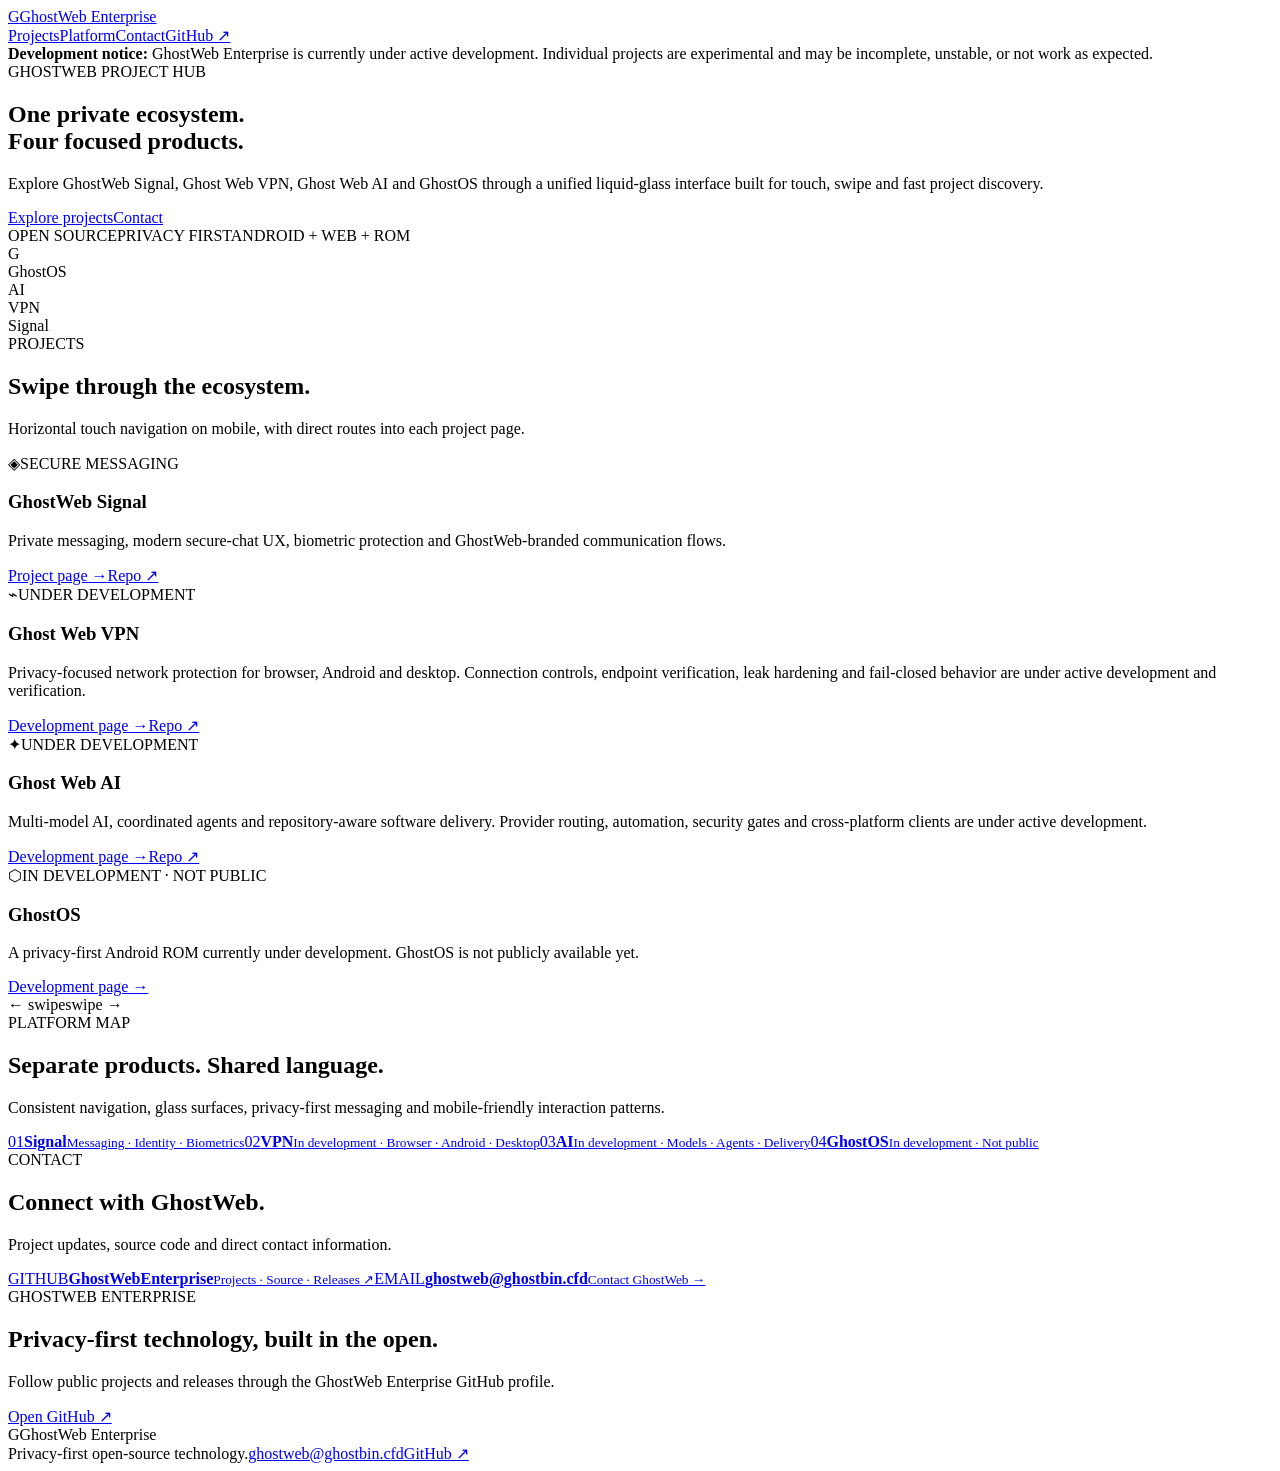
==== index.html @ 614889dc "Add development notice across GhostWeb projects" ====
<!doctype html>
<html lang="en">
<head>
<meta charset="utf-8"><meta name="viewport" content="width=device-width,initial-scale=1">
<meta name="description" content="GhostWeb Enterprise — project hub for GhostWeb Signal, VPN, AI and GhostOS.">
<meta name="theme-color" content="#071016"><title>GhostWeb Enterprise — Project Hub</title><link rel="stylesheet" href="styles.css">
</head>
<body>
<div class="ambient ambient-a"></div><div class="ambient ambient-b"></div>
<header class="nav glass"><a class="brand" href="#top"><span class="mark">G</span><span>GhostWeb Enterprise</span></a><nav><a href="#projects">Projects</a><a href="#platform">Platform</a><a href="#contact">Contact</a><a class="nav-cta" href="https://github.com/GhostWebEnterprise">GitHub ↗</a></nav></header>
<main id="top"><div class="development-notice" role="status"><strong>Development notice:</strong> GhostWeb Enterprise is currently under active development. Individual projects are experimental and may be incomplete, unstable, or not work as expected.</div>
<section class="hero shell">
<div class="hero-copy"><div class="eyebrow">GHOSTWEB PROJECT HUB</div><h1>One private ecosystem.<br><span>Four focused products.</span></h1><p>Explore GhostWeb Signal, Ghost Web VPN, Ghost Web AI and GhostOS through a unified liquid-glass interface built for touch, swipe and fast project discovery.</p><div class="actions"><a class="button primary" href="#projects">Explore projects</a><a class="button glass-button" href="#contact">Contact</a></div><div class="hero-meta"><span>OPEN SOURCE</span><span>PRIVACY FIRST</span><span>ANDROID + WEB + ROM</span></div></div>
<div class="hero-orbit glass-card"><div class="orbital-icon">G</div><div class="orbit-label top">GhostOS</div><div class="orbit-label right">AI</div><div class="orbit-label bottom">VPN</div><div class="orbit-label left">Signal</div><div class="pulse one"></div><div class="pulse two"></div></div>
</section>
<section id="projects" class="section shell"><div class="section-head"><div><div class="eyebrow">PROJECTS</div><h2>Swipe through the ecosystem.</h2></div><p>Horizontal touch navigation on mobile, with direct routes into each project page.</p></div>
<div class="project-rail" data-swipe>
<article class="project-card glass-card signal"><div class="project-top"><span class="project-icon">◈</span><span class="chip">SECURE MESSAGING</span></div><h3>GhostWeb Signal</h3><p>Private messaging, modern secure-chat UX, biometric protection and GhostWeb-branded communication flows.</p><div class="project-links"><a href="signal.html">Project page →</a><a href="https://github.com/GhostWebEnterprise/ghostweb.signal">Repo ↗</a></div></article>
<article class="project-card glass-card vpn"><div class="project-top"><span class="project-icon">⌁</span><span class="chip">UNDER DEVELOPMENT</span></div><h3>Ghost Web VPN</h3><p>Privacy-focused network protection for browser, Android and desktop. Connection controls, endpoint verification, leak hardening and fail-closed behavior are under active development and verification.</p><div class="project-links"><a href="vpn.html">Development page →</a><a href="https://github.com/GhostWebEnterprise/ghost-web-vpn">Repo ↗</a></div></article>
<article class="project-card glass-card ai"><div class="project-top"><span class="project-icon">✦</span><span class="chip">UNDER DEVELOPMENT</span></div><h3>Ghost Web AI</h3><p>Multi-model AI, coordinated agents and repository-aware software delivery. Provider routing, automation, security gates and cross-platform clients are under active development.</p><div class="project-links"><a href="ai.html">Development page →</a><a href="https://github.com/GhostWebEnterprise/ghost-web-ai">Repo ↗</a></div></article>
<article class="project-card glass-card os"><div class="project-top"><span class="project-icon">⬡</span><span class="chip">IN DEVELOPMENT · NOT PUBLIC</span></div><h3>GhostOS</h3><p>A privacy-first Android ROM currently under development. GhostOS is not publicly available yet.</p><div class="project-links"><a href="ghostos.html">Development page →</a></div></article>
</div>
<div class="rail-hint"><span>← swipe</span><span class="dots"><i class="active"></i><i></i><i></i><i></i></span><span>swipe →</span></div>
</section>
<section id="platform" class="section shell"><div class="section-head"><div><div class="eyebrow">PLATFORM MAP</div><h2>Separate products. Shared language.</h2></div><p>Consistent navigation, glass surfaces, privacy-first messaging and mobile-friendly interaction patterns.</p></div>
<div class="platform-grid"><a class="platform-tile glass-card" href="signal.html"><span>01</span><b>Signal</b><small>Messaging · Identity · Biometrics</small></a><a class="platform-tile glass-card" href="vpn.html"><span>02</span><b>VPN</b><small>In development · Browser · Android · Desktop</small></a><a class="platform-tile glass-card" href="ai.html"><span>03</span><b>AI</b><small>In development · Models · Agents · Delivery</small></a><a class="platform-tile glass-card" href="ghostos.html"><span>04</span><b>GhostOS</b><small>In development · Not public</small></a></div>
</section>
<section id="contact" class="section shell"><div class="section-head"><div><div class="eyebrow">CONTACT</div><h2>Connect with GhostWeb.</h2></div><p>Project updates, source code and direct contact information.</p></div><div class="platform-grid"><a class="platform-tile glass-card" href="https://github.com/GhostWebEnterprise"><span>GITHUB</span><b>GhostWebEnterprise</b><small>Projects · Source · Releases ↗</small></a><a class="platform-tile glass-card" href="mailto:ghostweb@ghostbin.cfd"><span>EMAIL</span><b>ghostweb@ghostbin.cfd</b><small>Contact GhostWeb →</small></a></div></section>
<section class="cta glass-card shell"><div><div class="eyebrow">GHOSTWEB ENTERPRISE</div><h2>Privacy-first technology, built in the open.</h2><p>Follow public projects and releases through the GhostWeb Enterprise GitHub profile.</p></div><a class="button primary" href="https://github.com/GhostWebEnterprise">Open GitHub ↗</a></section>
</main>
<footer class="shell"><div class="brand"><span class="mark">G</span><span>GhostWeb Enterprise</span></div><span>Privacy-first open-source technology.</span><a href="mailto:ghostweb@ghostbin.cfd">ghostweb@ghostbin.cfd</a><a href="https://github.com/GhostWebEnterprise">GitHub ↗</a></footer>
<script src="app.js"></script></body></html>
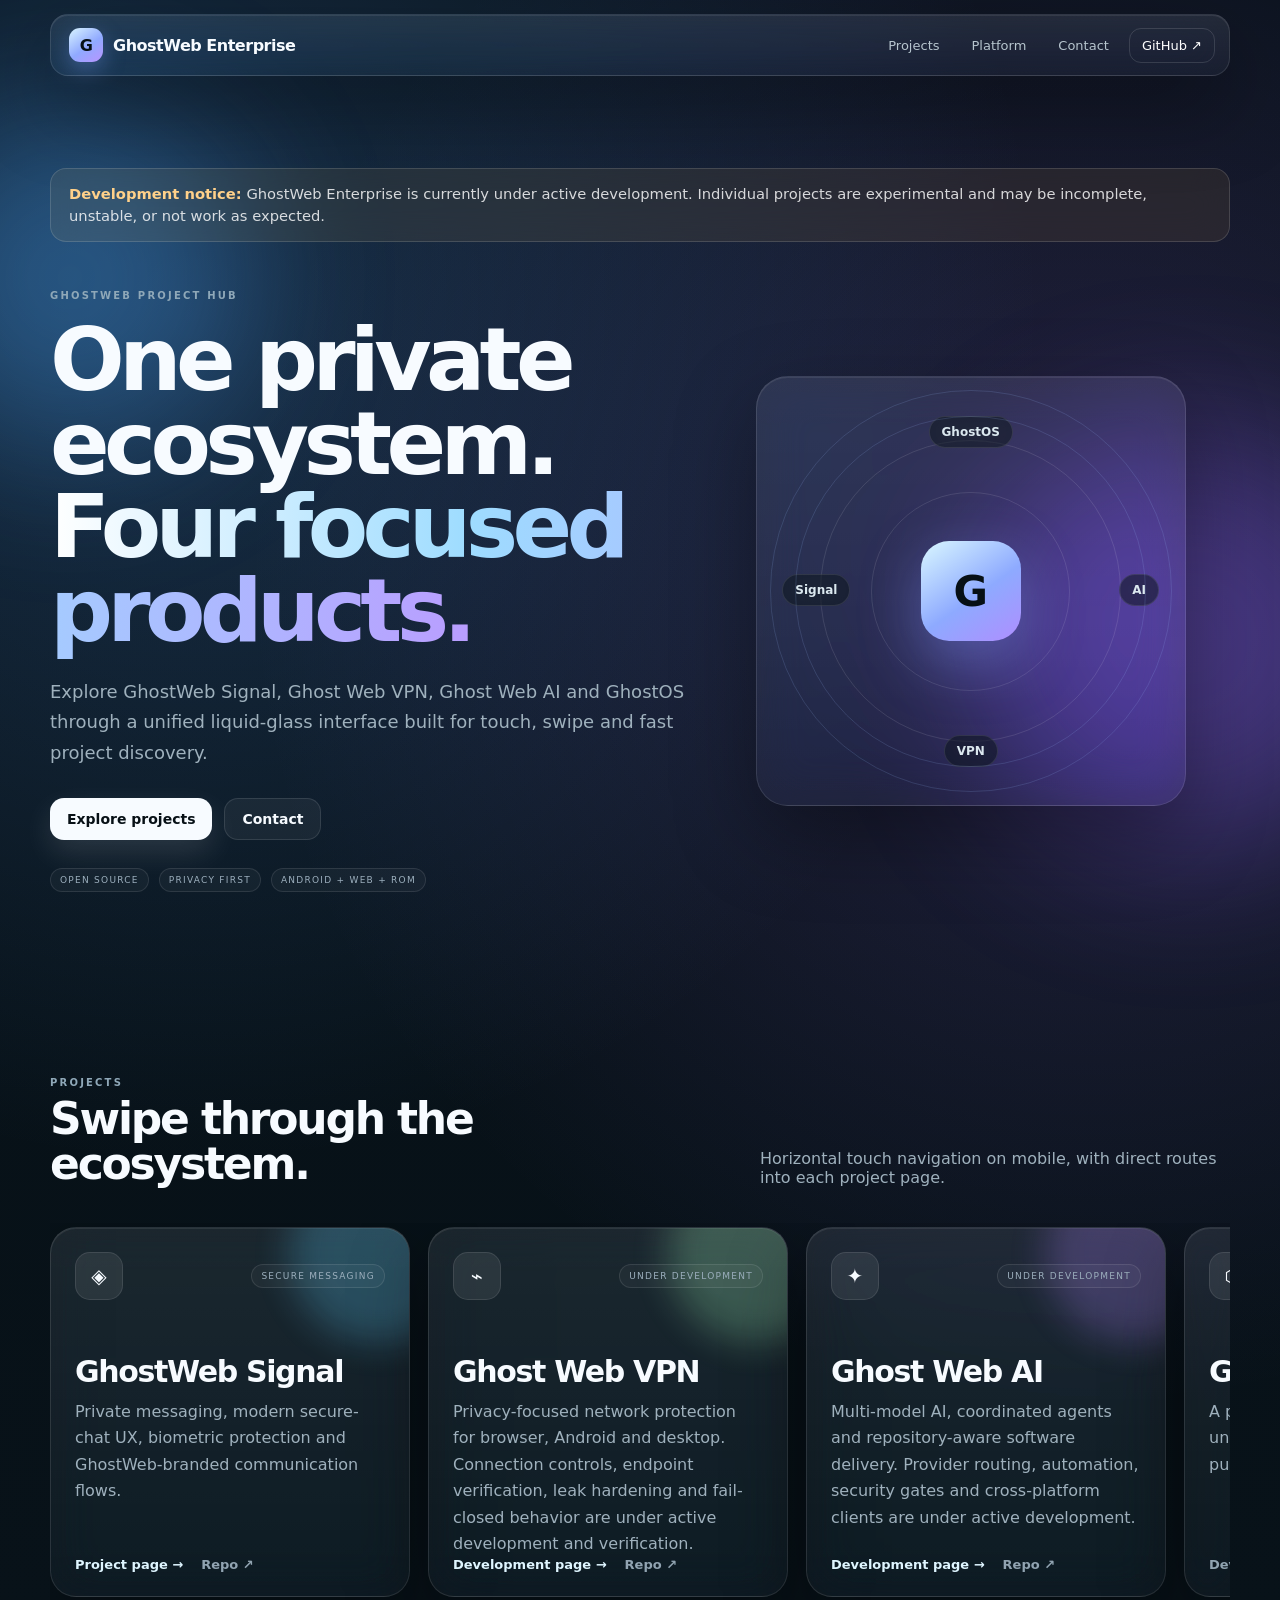
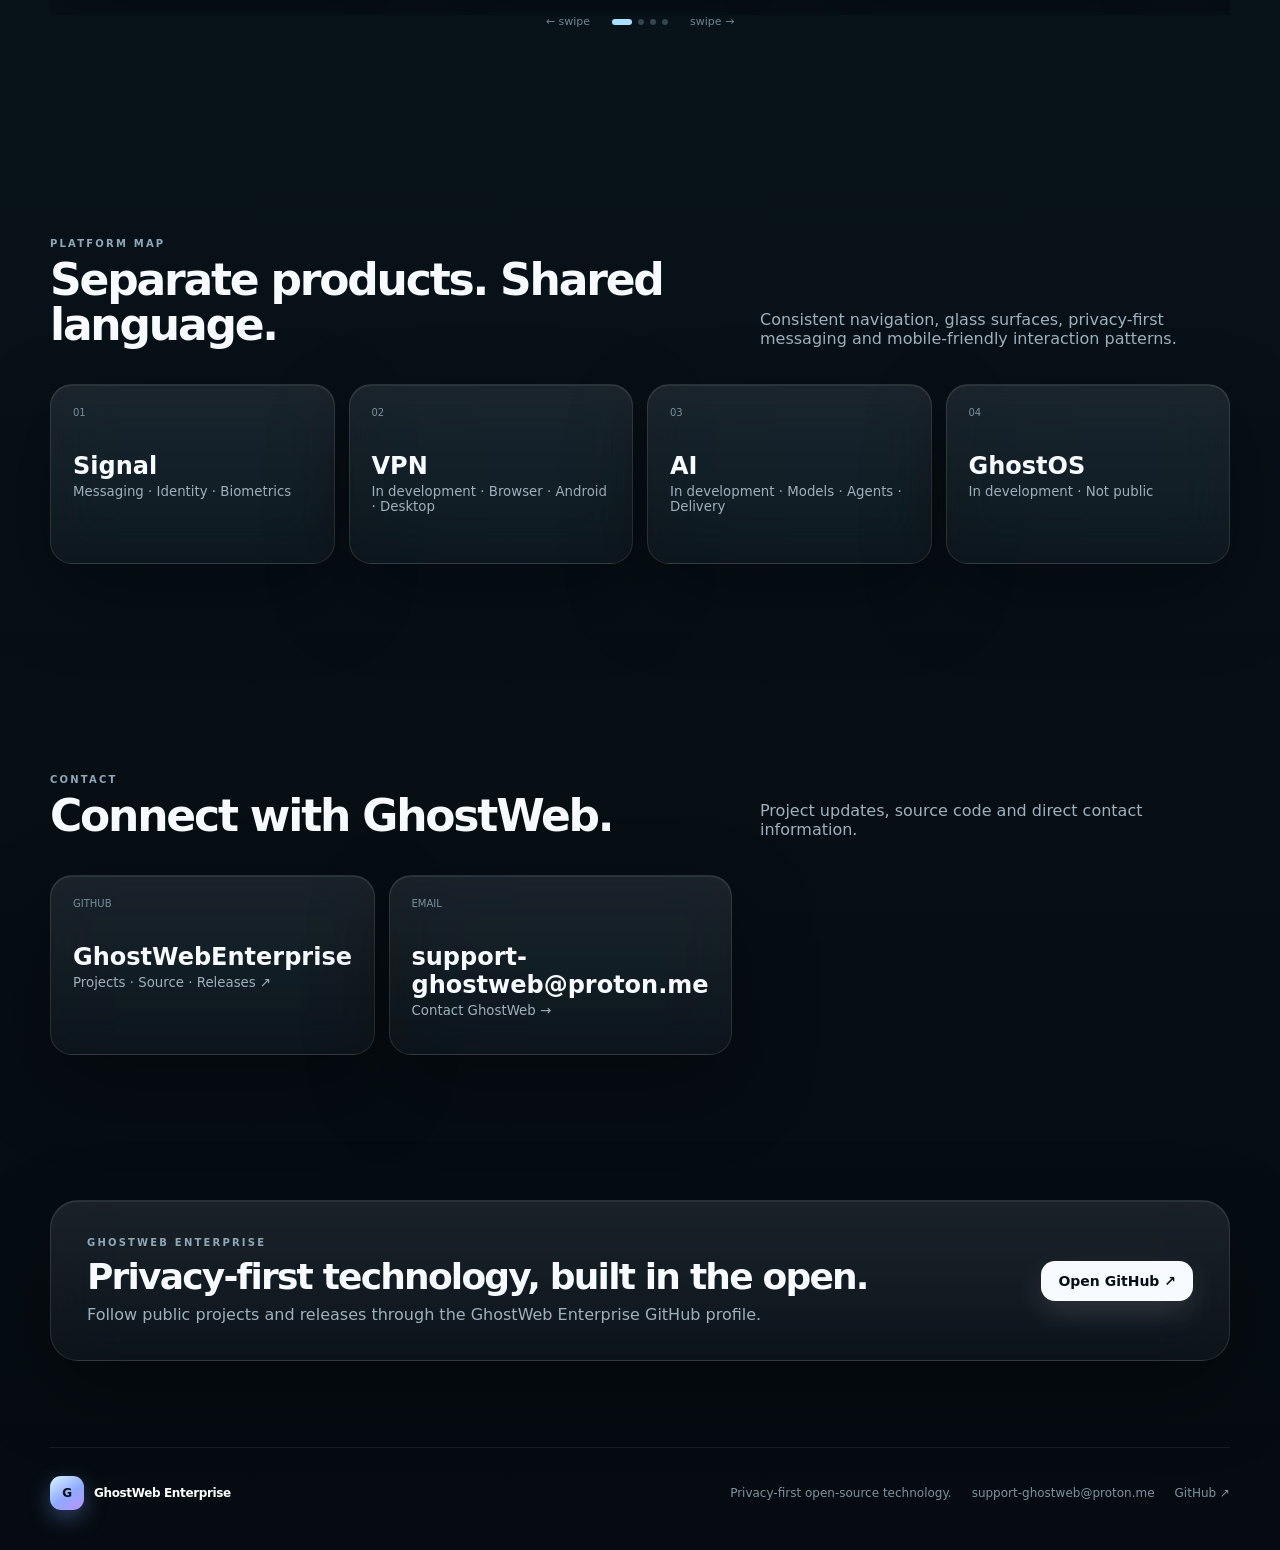
==== commit 05bd3b8a: "Update GhostWeb support contact email" ====
--- a/index.html
+++ b/index.html
@@ -25,8 +25,8 @@
 <section id="platform" class="section shell"><div class="section-head"><div><div class="eyebrow">PLATFORM MAP</div><h2>Separate products. Shared language.</h2></div><p>Consistent navigation, glass surfaces, privacy-first messaging and mobile-friendly interaction patterns.</p></div>
 <div class="platform-grid"><a class="platform-tile glass-card" href="signal.html"><span>01</span><b>Signal</b><small>Messaging · Identity · Biometrics</small></a><a class="platform-tile glass-card" href="vpn.html"><span>02</span><b>VPN</b><small>In development · Browser · Android · Desktop</small></a><a class="platform-tile glass-card" href="ai.html"><span>03</span><b>AI</b><small>In development · Models · Agents · Delivery</small></a><a class="platform-tile glass-card" href="ghostos.html"><span>04</span><b>GhostOS</b><small>In development · Not public</small></a></div>
 </section>
-<section id="contact" class="section shell"><div class="section-head"><div><div class="eyebrow">CONTACT</div><h2>Connect with GhostWeb.</h2></div><p>Project updates, source code and direct contact information.</p></div><div class="platform-grid"><a class="platform-tile glass-card" href="https://github.com/GhostWebEnterprise"><span>GITHUB</span><b>GhostWebEnterprise</b><small>Projects · Source · Releases ↗</small></a><a class="platform-tile glass-card" href="mailto:ghostweb@ghostbin.cfd"><span>EMAIL</span><b>ghostweb@ghostbin.cfd</b><small>Contact GhostWeb →</small></a></div></section>
+<section id="contact" class="section shell"><div class="section-head"><div><div class="eyebrow">CONTACT</div><h2>Connect with GhostWeb.</h2></div><p>Project updates, source code and direct contact information.</p></div><div class="platform-grid"><a class="platform-tile glass-card" href="https://github.com/GhostWebEnterprise"><span>GITHUB</span><b>GhostWebEnterprise</b><small>Projects · Source · Releases ↗</small></a><a class="platform-tile glass-card" href="mailto:support-ghostweb@proton.me"><span>EMAIL</span><b>support-ghostweb@proton.me</b><small>Contact GhostWeb →</small></a></div></section>
 <section class="cta glass-card shell"><div><div class="eyebrow">GHOSTWEB ENTERPRISE</div><h2>Privacy-first technology, built in the open.</h2><p>Follow public projects and releases through the GhostWeb Enterprise GitHub profile.</p></div><a class="button primary" href="https://github.com/GhostWebEnterprise">Open GitHub ↗</a></section>
 </main>
-<footer class="shell"><div class="brand"><span class="mark">G</span><span>GhostWeb Enterprise</span></div><span>Privacy-first open-source technology.</span><a href="mailto:ghostweb@ghostbin.cfd">ghostweb@ghostbin.cfd</a><a href="https://github.com/GhostWebEnterprise">GitHub ↗</a></footer>
+<footer class="shell"><div class="brand"><span class="mark">G</span><span>GhostWeb Enterprise</span></div><span>Privacy-first open-source technology.</span><a href="mailto:support-ghostweb@proton.me">support-ghostweb@proton.me</a><a href="https://github.com/GhostWebEnterprise">GitHub ↗</a></footer>
 <script src="app.js"></script></body></html>
--- a/styles.css
+++ b/styles.css
@@ -0,0 +1,4 @@
+:root{--bg:#061016;--panel:rgba(13,24,32,.52);--panel-strong:rgba(18,31,41,.72);--line:rgba(255,255,255,.11);--text:#f7fbff;--muted:#9fb1bd;--cyan:#8be7ff;--blue:#78a9ff;--violet:#ab8cff;--green:#8ce7c1;--shadow:0 30px 80px rgba(0,0,0,.35)}*{box-sizing:border-box}html{scroll-behavior:smooth}body{margin:0;background:radial-gradient(circle at 15% 10%,rgba(91,160,255,.22),transparent 28%),radial-gradient(circle at 85% 18%,rgba(168,111,255,.18),transparent 30%),linear-gradient(180deg,#061016,#081219 52%,#050b10);color:var(--text);font-family:Inter,ui-sans-serif,system-ui,-apple-system,BlinkMacSystemFont,"Segoe UI",sans-serif;min-height:100vh;overflow-x:hidden}a{color:inherit;text-decoration:none}.shell{width:min(1180px,calc(100% - 36px));margin-inline:auto}.ambient{position:fixed;inset:auto;pointer-events:none;filter:blur(80px);opacity:.35;z-index:-1}.ambient-a{width:340px;height:340px;border-radius:50%;background:#4aa9ff;top:12%;left:-100px}.ambient-b{width:420px;height:420px;border-radius:50%;background:#8e63ff;right:-120px;top:48%}.glass,.glass-card{background:linear-gradient(180deg,rgba(255,255,255,.09),rgba(255,255,255,.035));border:1px solid var(--line);box-shadow:inset 0 1px 0 rgba(255,255,255,.08),var(--shadow);backdrop-filter:blur(24px) saturate(140%);-webkit-backdrop-filter:blur(24px) saturate(140%)}.nav{position:sticky;top:14px;z-index:50;width:min(1180px,calc(100% - 28px));margin:14px auto 0;border-radius:18px;min-height:62px;padding:10px 14px 10px 18px;display:flex;align-items:center;justify-content:space-between}.brand{display:flex;align-items:center;gap:10px;font-weight:800;letter-spacing:-.03em}.mark{width:34px;height:34px;display:grid;place-items:center;border-radius:11px;background:linear-gradient(145deg,#d9f5ff,#90a9ff 55%,#b895ff);color:#071016;font-weight:900;box-shadow:0 8px 22px rgba(126,164,255,.35)}nav{display:flex;align-items:center;gap:8px}nav a{font-size:13px;color:#b7c5ce;padding:9px 12px;border-radius:12px}nav a:hover{background:rgba(255,255,255,.06);color:#fff}.nav-cta{border:1px solid rgba(255,255,255,.13);color:#fff}.hero{min-height:720px;padding:104px 0 80px;display:grid;grid-template-columns:1.15fr .85fr;gap:64px;align-items:center}.eyebrow{font-size:10px;letter-spacing:.22em;font-weight:800;color:#8fa8b8}.hero h1{font-size:clamp(56px,7vw,88px);line-height:.95;letter-spacing:-.065em;margin:17px 0 24px}.hero h1 span{background:linear-gradient(90deg,#fff,#9edcff 42%,#b99dff);-webkit-background-clip:text;background-clip:text;color:transparent}.hero-copy>p{max-width:650px;color:var(--muted);font-size:18px;line-height:1.7}.actions{display:flex;gap:12px;margin-top:30px}.button{display:inline-flex;align-items:center;justify-content:center;padding:12px 17px;border-radius:14px;font-size:14px;font-weight:800}.primary{background:#f7fbff;color:#071016;box-shadow:0 12px 30px rgba(255,255,255,.12)}.glass-button{border:1px solid var(--line);background:rgba(255,255,255,.05)}.hero-meta{display:flex;flex-wrap:wrap;gap:10px;margin-top:28px}.hero-meta span,.chip{font-size:9px;letter-spacing:.14em;color:#9db0be;border:1px solid rgba(255,255,255,.1);padding:6px 9px;border-radius:999px;background:rgba(255,255,255,.035)}.hero-orbit{width:min(430px,100%);aspect-ratio:1;border-radius:32px;position:relative;display:grid;place-items:center;overflow:hidden}.hero-orbit:before,.hero-orbit:after{content:"";position:absolute;border:1px solid rgba(255,255,255,.11);border-radius:50%}.hero-orbit:before{width:70%;height:70%}.hero-orbit:after{width:46%;height:46%}.orbital-icon{width:100px;height:100px;display:grid;place-items:center;border-radius:28px;background:linear-gradient(145deg,#daf8ff,#8eaaff 55%,#af8eff);color:#071016;font-size:42px;font-weight:900;box-shadow:0 20px 60px rgba(128,154,255,.4);z-index:2}.orbit-label{position:absolute;font-size:12px;font-weight:800;color:#dbe8ef;padding:8px 12px;border-radius:999px;background:rgba(7,16,22,.52);border:1px solid rgba(255,255,255,.1);backdrop-filter:blur(14px)}.orbit-label.top{top:9%}.orbit-label.right{right:6%;top:46%}.orbit-label.bottom{bottom:9%}.orbit-label.left{left:6%;top:46%}.pulse{position:absolute;border-radius:50%;border:1px solid rgba(153,191,255,.16);animation:pulse 5s ease-in-out infinite}.pulse.one{width:82%;height:82%}.pulse.two{width:94%;height:94%;animation-delay:1.4s}@keyframes pulse{50%{transform:scale(1.04);opacity:.45}}.section{padding:105px 0}.section-head{display:flex;justify-content:space-between;align-items:end;gap:44px;margin-bottom:36px}.section-head h2{font-size:44px;letter-spacing:-.05em;line-height:1.02;margin:9px 0 0}.section-head p{max-width:470px;color:var(--muted);margin:0}.project-rail{display:flex;gap:18px;overflow-x:auto;scroll-snap-type:x mandatory;padding:4px 2px 18px;scrollbar-width:none}.project-rail::-webkit-scrollbar{display:none}.project-card{min-width:min(360px,86vw);min-height:360px;border-radius:26px;padding:24px;scroll-snap-align:start;display:flex;flex-direction:column;position:relative;overflow:hidden;transition:transform .25s ease,border-color .25s ease}.project-card:hover{transform:translateY(-5px);border-color:rgba(255,255,255,.2)}.project-card:after{content:"";position:absolute;width:180px;height:180px;border-radius:50%;right:-60px;top:-65px;filter:blur(18px);opacity:.24}.project-card.signal:after{background:#62d3ff}.project-card.vpn:after{background:#a7ffbd}.project-card.ai:after{background:#b286ff}.project-card.os:after{background:#8fb6ff}.project-top{display:flex;align-items:center;justify-content:space-between;position:relative;z-index:1}.project-icon{width:48px;height:48px;display:grid;place-items:center;border-radius:15px;background:rgba(255,255,255,.08);border:1px solid rgba(255,255,255,.1);font-size:20px}.project-card h3{font-size:30px;letter-spacing:-.045em;margin:54px 0 10px}.project-card p{color:var(--muted);line-height:1.65;margin:0}.project-links{margin-top:auto;display:flex;gap:18px;font-size:13px;font-weight:800}.project-links a:first-child{color:#dff6ff}.project-links a:last-child{color:#91a4b1}.rail-hint{display:flex;justify-content:center;gap:22px;align-items:center;color:#6f8491;font-size:11px}.dots{display:flex;gap:6px}.dots i{width:6px;height:6px;border-radius:999px;background:#344650}.dots i.active{width:20px;background:#a9dfff}.design-switch{display:inline-flex;gap:5px;padding:5px;border-radius:16px;margin-bottom:16px}.design-switch button{border:0;color:#9db0bc;background:transparent;padding:10px 14px;border-radius:11px;font:inherit;font-size:13px;cursor:pointer}.design-switch button.active{background:rgba(255,255,255,.09);color:#fff}.design-stage{min-height:500px;border-radius:30px;padding:26px;overflow:hidden}.design-view{display:none;height:448px}.design-view.active{display:flex}.design-view[data-panel="aurora"]{gap:18px}.mini-sidebar{width:180px;border-radius:20px;background:rgba(255,255,255,.045);border:1px solid rgba(255,255,255,.08);padding:18px;display:flex;flex-direction:column;gap:14px}.mini-sidebar b{font-size:18px;margin-bottom:12px}.mini-sidebar span{font-size:12px;color:#8da0ab;padding:8px;border-radius:10px}.mini-sidebar span:nth-child(2){background:rgba(255,255,255,.07);color:#fff}.mini-main{flex:1;display:flex;flex-direction:column;gap:18px}.mini-hero{flex:1;border-radius:22px;padding:26px;background:radial-gradient(circle at 78% 20%,rgba(136,109,255,.32),transparent 34%),linear-gradient(145deg,rgba(56,112,149,.35),rgba(255,255,255,.03));border:1px solid rgba(255,255,255,.09);display:flex;flex-direction:column;justify-content:flex-end}.mini-hero span{color:#9eb1bc;font-size:12px}.mini-hero b{font-size:38px;letter-spacing:-.05em}.mini-grid{display:grid;grid-template-columns:repeat(3,1fr);gap:14px}.mini-grid i{height:110px;border-radius:18px;background:rgba(255,255,255,.045);border:1px solid rgba(255,255,255,.08)}.design-view[data-panel="stack"]{align-items:center;justify-content:center;position:relative}.stack-card{position:absolute;width:min(560px,78%);height:260px;border-radius:28px;padding:28px;border:1px solid rgba(255,255,255,.12);box-shadow:0 25px 70px rgba(0,0,0,.3);display:flex;flex-direction:column;justify-content:flex-end}.stack-card span{font-size:10px;letter-spacing:.18em;color:#aebdc6}.stack-card b{font-size:32px;margin-top:7px}.s1{transform:translate(-70px,44px) rotate(-5deg);background:linear-gradient(145deg,rgba(74,176,224,.34),rgba(17,29,37,.82))}.s2{transform:translate(0,0);z-index:2;background:linear-gradient(145deg,rgba(130,113,255,.32),rgba(17,29,37,.88))}.s3{transform:translate(70px,-44px) rotate(5deg);background:linear-gradient(145deg,rgba(83,208,167,.28),rgba(17,29,37,.84))}.design-view[data-panel="focus"]{align-items:center;justify-content:center;gap:24px}.focus-nav{width:72px;height:300px;border-radius:24px;background:rgba(255,255,255,.045);border:1px solid rgba(255,255,255,.08);display:flex;flex-direction:column;align-items:center;gap:18px;padding-top:22px}.focus-nav i{width:28px;height:28px;border-radius:10px;background:rgba(255,255,255,.08)}.focus-phone{width:min(640px,80%);height:330px;border-radius:34px;background:radial-gradient(circle at 80% 18%,rgba(108,153,255,.26),transparent 34%),rgba(255,255,255,.045);border:1px solid rgba(255,255,255,.1);padding:30px;display:flex;flex-direction:column;justify-content:flex-end}.focus-phone span{font-size:12px;color:#9baeb9}.focus-phone b{font-size:38px;letter-spacing:-.05em}.focus-carousel{display:flex;gap:10px;margin-top:20px}.focus-carousel i{height:54px;flex:1;border-radius:14px;background:rgba(255,255,255,.07)}.platform-grid{display:grid;grid-template-columns:repeat(4,1fr);gap:14px}.platform-tile{min-height:180px;border-radius:22px;padding:22px;display:flex;flex-direction:column}.platform-tile span{font-size:10px;color:#79909d}.platform-tile b{font-size:24px;margin-top:34px}.platform-tile small{color:var(--muted);margin-top:4px}.cta{margin-top:40px;margin-bottom:86px;border-radius:28px;padding:36px;display:flex;align-items:center;justify-content:space-between;gap:28px}.cta h2{font-size:36px;letter-spacing:-.05em;margin:8px 0}.cta p{color:var(--muted);margin:0;max-width:680px}footer{padding:28px 0 40px;border-top:1px solid rgba(255,255,255,.08);display:flex;align-items:center;gap:20px;color:#7f929e;font-size:12px}footer .brand{margin-right:auto;color:#fff}@media(max-width:900px){nav a:not(.nav-cta){display:none}.hero{grid-template-columns:1fr;padding-top:76px}.hero-orbit{width:min(430px,92vw);margin:auto;order:-1}.section-head{display:block}.section-head p{margin-top:16px}.platform-grid{grid-template-columns:repeat(2,1fr)}.design-view[data-panel="aurora"]{flex-direction:column}.mini-sidebar{width:100%;height:auto;flex-direction:row;overflow:auto}.mini-sidebar b{margin:0 16px 0 0}.mini-main{min-height:320px}.design-stage{min-height:560px}.design-view{height:505px}.cta{display:block}.cta .button{margin-top:22px}}@media(max-width:620px){.shell{width:min(100% - 24px,1180px)}.nav{top:8px;margin-top:8px}.brand span:last-child{font-size:13px}.hero{min-height:auto;padding:58px 0 52px}.hero h1{font-size:48px}.hero-copy>p{font-size:16px}.actions{flex-direction:column}.button{width:100%}.hero-meta{gap:7px}.hero-orbit{border-radius:24px}.section{padding:74px 0}.section-head h2{font-size:36px}.project-card{min-height:340px}.design-switch{width:100%;overflow:auto}.design-switch button{white-space:nowrap}.design-stage{padding:14px;min-height:470px}.design-view{height:430px}.mini-sidebar{display:none}.mini-hero b,.focus-phone b{font-size:28px}.mini-grid{grid-template-columns:1fr}.mini-grid i:nth-child(n+2){display:none}.focus-nav{display:none}.focus-phone{width:100%;height:100%}.stack-card{width:85%;height:230px}.s1{transform:translate(-28px,34px) rotate(-4deg)}.s3{transform:translate(28px,-34px) rotate(4deg)}.platform-grid{grid-template-columns:1fr}.cta{padding:26px}.cta h2{font-size:30px}footer{flex-wrap:wrap}footer .brand{width:100%}}
+
+/* Global project development notice */
+.development-notice{max-width:1180px;margin:92px auto -56px;padding:14px 18px;border:1px solid rgba(255,255,255,.14);border-radius:16px;background:rgba(255,184,77,.08);backdrop-filter:blur(18px);-webkit-backdrop-filter:blur(18px);font-size:.92rem;line-height:1.5;color:rgba(255,255,255,.82)}.development-notice strong{color:#ffd18a}@media(max-width:760px){.development-notice{margin:78px 16px -42px;padding:12px 14px;font-size:.86rem}}
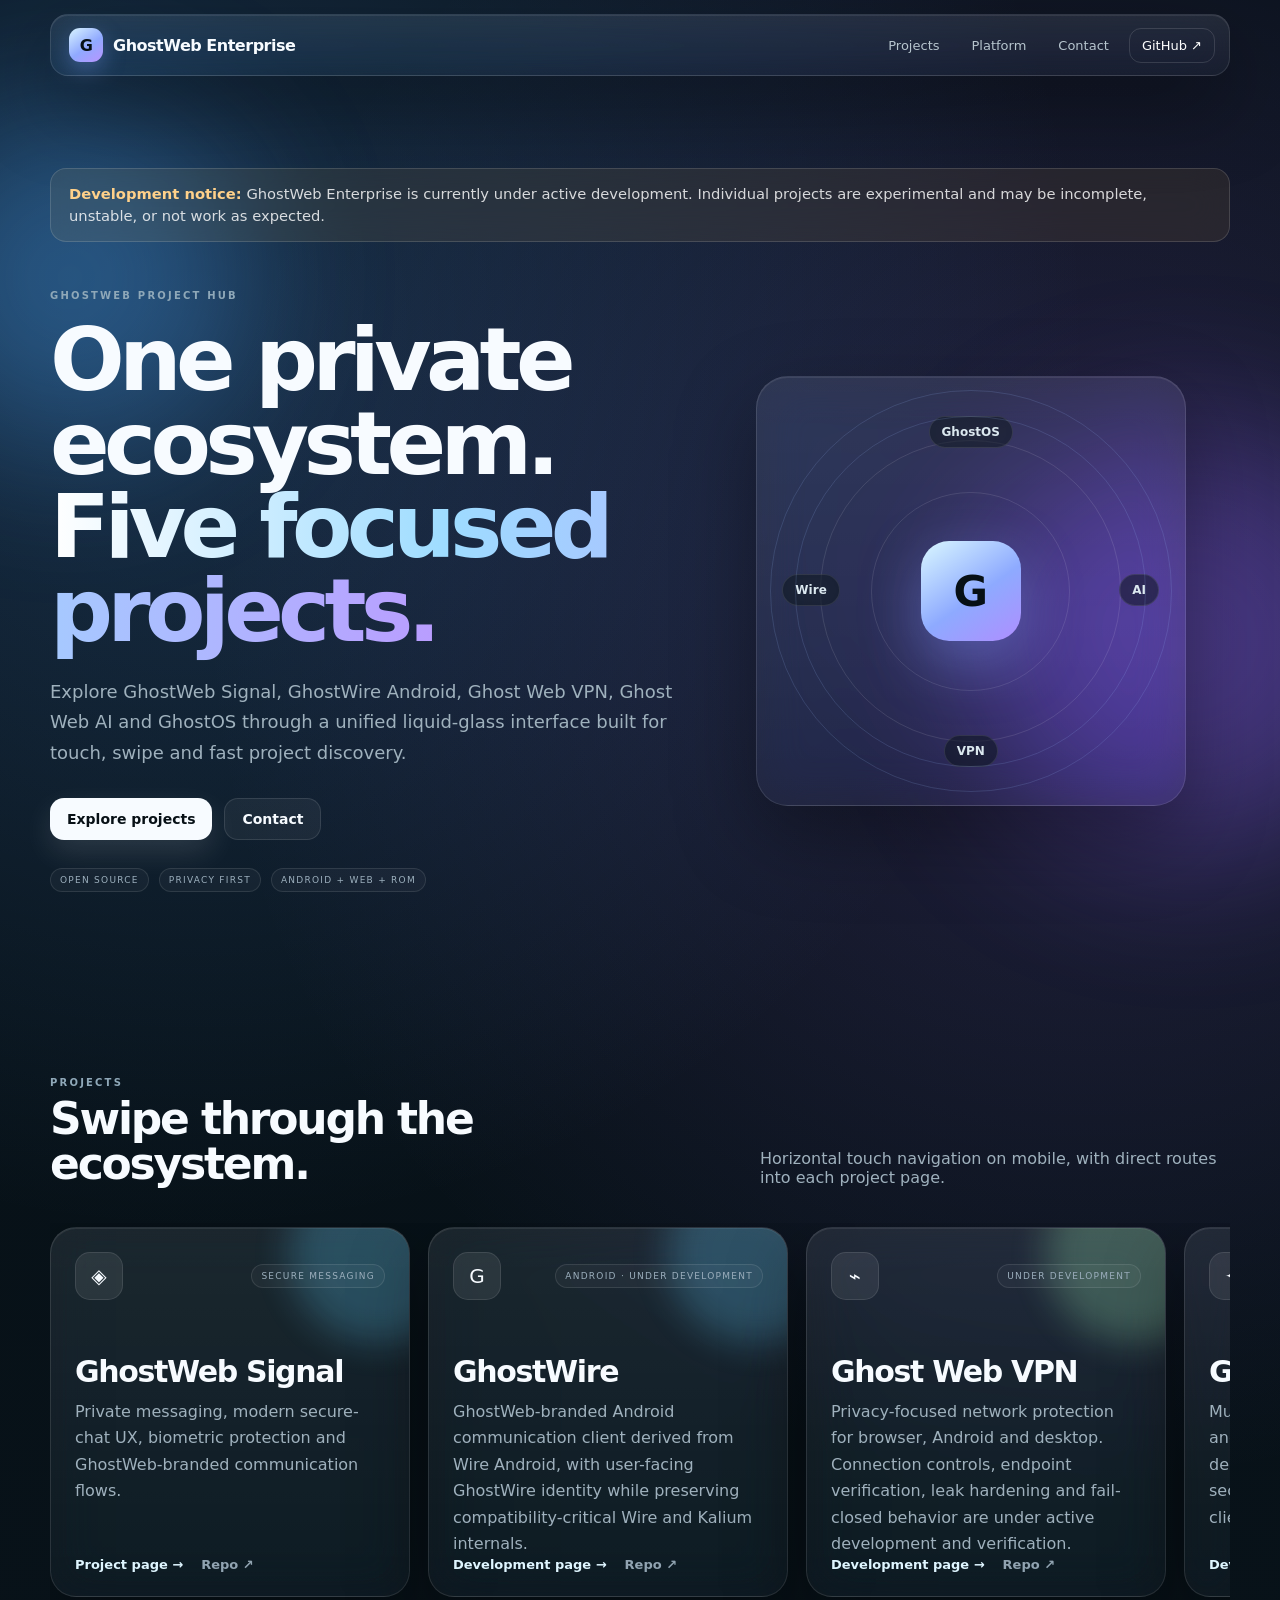
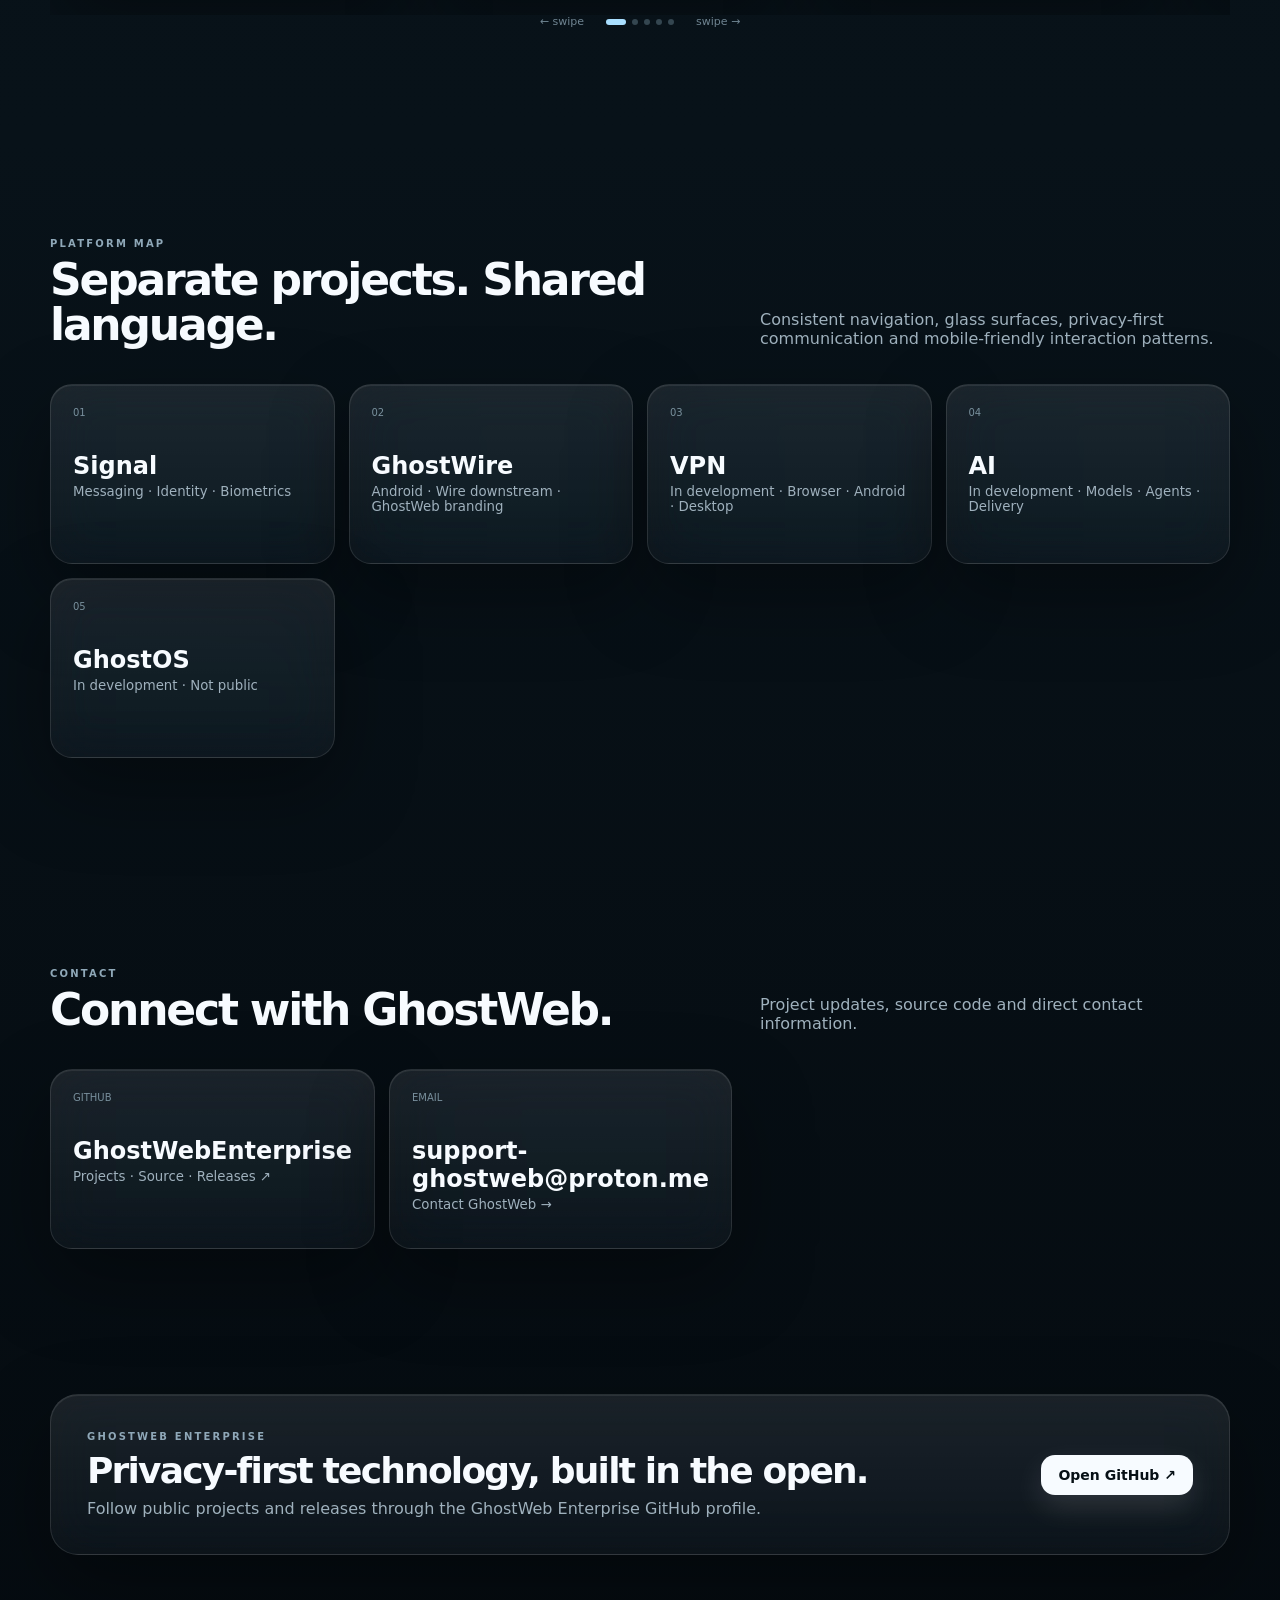
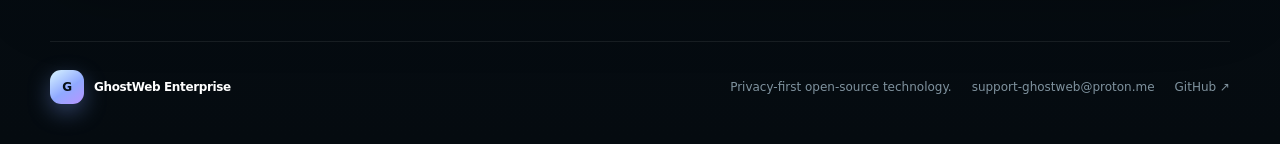
==== commit 6dfa9bce: "feat: add GhostWire Android to project hub" ====
--- a/index.html
+++ b/index.html
@@ -2,7 +2,7 @@
 <html lang="en">
 <head>
 <meta charset="utf-8"><meta name="viewport" content="width=device-width,initial-scale=1">
-<meta name="description" content="GhostWeb Enterprise — project hub for GhostWeb Signal, VPN, AI and GhostOS.">
+<meta name="description" content="GhostWeb Enterprise — project hub for GhostWeb Signal, GhostWire, VPN, AI and GhostOS.">
 <meta name="theme-color" content="#071016"><title>GhostWeb Enterprise — Project Hub</title><link rel="stylesheet" href="styles.css">
 </head>
 <body>
@@ -10,20 +10,21 @@
 <header class="nav glass"><a class="brand" href="#top"><span class="mark">G</span><span>GhostWeb Enterprise</span></a><nav><a href="#projects">Projects</a><a href="#platform">Platform</a><a href="#contact">Contact</a><a class="nav-cta" href="https://github.com/GhostWebEnterprise">GitHub ↗</a></nav></header>
 <main id="top"><div class="development-notice" role="status"><strong>Development notice:</strong> GhostWeb Enterprise is currently under active development. Individual projects are experimental and may be incomplete, unstable, or not work as expected.</div>
 <section class="hero shell">
-<div class="hero-copy"><div class="eyebrow">GHOSTWEB PROJECT HUB</div><h1>One private ecosystem.<br><span>Four focused products.</span></h1><p>Explore GhostWeb Signal, Ghost Web VPN, Ghost Web AI and GhostOS through a unified liquid-glass interface built for touch, swipe and fast project discovery.</p><div class="actions"><a class="button primary" href="#projects">Explore projects</a><a class="button glass-button" href="#contact">Contact</a></div><div class="hero-meta"><span>OPEN SOURCE</span><span>PRIVACY FIRST</span><span>ANDROID + WEB + ROM</span></div></div>
-<div class="hero-orbit glass-card"><div class="orbital-icon">G</div><div class="orbit-label top">GhostOS</div><div class="orbit-label right">AI</div><div class="orbit-label bottom">VPN</div><div class="orbit-label left">Signal</div><div class="pulse one"></div><div class="pulse two"></div></div>
+<div class="hero-copy"><div class="eyebrow">GHOSTWEB PROJECT HUB</div><h1>One private ecosystem.<br><span>Five focused projects.</span></h1><p>Explore GhostWeb Signal, GhostWire Android, Ghost Web VPN, Ghost Web AI and GhostOS through a unified liquid-glass interface built for touch, swipe and fast project discovery.</p><div class="actions"><a class="button primary" href="#projects">Explore projects</a><a class="button glass-button" href="#contact">Contact</a></div><div class="hero-meta"><span>OPEN SOURCE</span><span>PRIVACY FIRST</span><span>ANDROID + WEB + ROM</span></div></div>
+<div class="hero-orbit glass-card"><div class="orbital-icon">G</div><div class="orbit-label top">GhostOS</div><div class="orbit-label right">AI</div><div class="orbit-label bottom">VPN</div><div class="orbit-label left">Wire</div><div class="pulse one"></div><div class="pulse two"></div></div>
 </section>
 <section id="projects" class="section shell"><div class="section-head"><div><div class="eyebrow">PROJECTS</div><h2>Swipe through the ecosystem.</h2></div><p>Horizontal touch navigation on mobile, with direct routes into each project page.</p></div>
 <div class="project-rail" data-swipe>
 <article class="project-card glass-card signal"><div class="project-top"><span class="project-icon">◈</span><span class="chip">SECURE MESSAGING</span></div><h3>GhostWeb Signal</h3><p>Private messaging, modern secure-chat UX, biometric protection and GhostWeb-branded communication flows.</p><div class="project-links"><a href="signal.html">Project page →</a><a href="https://github.com/GhostWebEnterprise/ghostweb.signal">Repo ↗</a></div></article>
+<article class="project-card glass-card signal"><div class="project-top"><span class="project-icon">G</span><span class="chip">ANDROID · UNDER DEVELOPMENT</span></div><h3>GhostWire</h3><p>GhostWeb-branded Android communication client derived from Wire Android, with user-facing GhostWire identity while preserving compatibility-critical Wire and Kalium internals.</p><div class="project-links"><a href="ghostwire.html">Development page →</a><a href="https://github.com/GhostWebEnterprise/ghostwire-android">Repo ↗</a></div></article>
 <article class="project-card glass-card vpn"><div class="project-top"><span class="project-icon">⌁</span><span class="chip">UNDER DEVELOPMENT</span></div><h3>Ghost Web VPN</h3><p>Privacy-focused network protection for browser, Android and desktop. Connection controls, endpoint verification, leak hardening and fail-closed behavior are under active development and verification.</p><div class="project-links"><a href="vpn.html">Development page →</a><a href="https://github.com/GhostWebEnterprise/ghost-web-vpn">Repo ↗</a></div></article>
 <article class="project-card glass-card ai"><div class="project-top"><span class="project-icon">✦</span><span class="chip">UNDER DEVELOPMENT</span></div><h3>Ghost Web AI</h3><p>Multi-model AI, coordinated agents and repository-aware software delivery. Provider routing, automation, security gates and cross-platform clients are under active development.</p><div class="project-links"><a href="ai.html">Development page →</a><a href="https://github.com/GhostWebEnterprise/ghost-web-ai">Repo ↗</a></div></article>
 <article class="project-card glass-card os"><div class="project-top"><span class="project-icon">⬡</span><span class="chip">IN DEVELOPMENT · NOT PUBLIC</span></div><h3>GhostOS</h3><p>A privacy-first Android ROM currently under development. GhostOS is not publicly available yet.</p><div class="project-links"><a href="ghostos.html">Development page →</a></div></article>
 </div>
-<div class="rail-hint"><span>← swipe</span><span class="dots"><i class="active"></i><i></i><i></i><i></i></span><span>swipe →</span></div>
+<div class="rail-hint"><span>← swipe</span><span class="dots"><i class="active"></i><i></i><i></i><i></i><i></i></span><span>swipe →</span></div>
 </section>
-<section id="platform" class="section shell"><div class="section-head"><div><div class="eyebrow">PLATFORM MAP</div><h2>Separate products. Shared language.</h2></div><p>Consistent navigation, glass surfaces, privacy-first messaging and mobile-friendly interaction patterns.</p></div>
-<div class="platform-grid"><a class="platform-tile glass-card" href="signal.html"><span>01</span><b>Signal</b><small>Messaging · Identity · Biometrics</small></a><a class="platform-tile glass-card" href="vpn.html"><span>02</span><b>VPN</b><small>In development · Browser · Android · Desktop</small></a><a class="platform-tile glass-card" href="ai.html"><span>03</span><b>AI</b><small>In development · Models · Agents · Delivery</small></a><a class="platform-tile glass-card" href="ghostos.html"><span>04</span><b>GhostOS</b><small>In development · Not public</small></a></div>
+<section id="platform" class="section shell"><div class="section-head"><div><div class="eyebrow">PLATFORM MAP</div><h2>Separate projects. Shared language.</h2></div><p>Consistent navigation, glass surfaces, privacy-first communication and mobile-friendly interaction patterns.</p></div>
+<div class="platform-grid"><a class="platform-tile glass-card" href="signal.html"><span>01</span><b>Signal</b><small>Messaging · Identity · Biometrics</small></a><a class="platform-tile glass-card" href="ghostwire.html"><span>02</span><b>GhostWire</b><small>Android · Wire downstream · GhostWeb branding</small></a><a class="platform-tile glass-card" href="vpn.html"><span>03</span><b>VPN</b><small>In development · Browser · Android · Desktop</small></a><a class="platform-tile glass-card" href="ai.html"><span>04</span><b>AI</b><small>In development · Models · Agents · Delivery</small></a><a class="platform-tile glass-card" href="ghostos.html"><span>05</span><b>GhostOS</b><small>In development · Not public</small></a></div>
 </section>
 <section id="contact" class="section shell"><div class="section-head"><div><div class="eyebrow">CONTACT</div><h2>Connect with GhostWeb.</h2></div><p>Project updates, source code and direct contact information.</p></div><div class="platform-grid"><a class="platform-tile glass-card" href="https://github.com/GhostWebEnterprise"><span>GITHUB</span><b>GhostWebEnterprise</b><small>Projects · Source · Releases ↗</small></a><a class="platform-tile glass-card" href="mailto:support-ghostweb@proton.me"><span>EMAIL</span><b>support-ghostweb@proton.me</b><small>Contact GhostWeb →</small></a></div></section>
 <section class="cta glass-card shell"><div><div class="eyebrow">GHOSTWEB ENTERPRISE</div><h2>Privacy-first technology, built in the open.</h2><p>Follow public projects and releases through the GhostWeb Enterprise GitHub profile.</p></div><a class="button primary" href="https://github.com/GhostWebEnterprise">Open GitHub ↗</a></section>
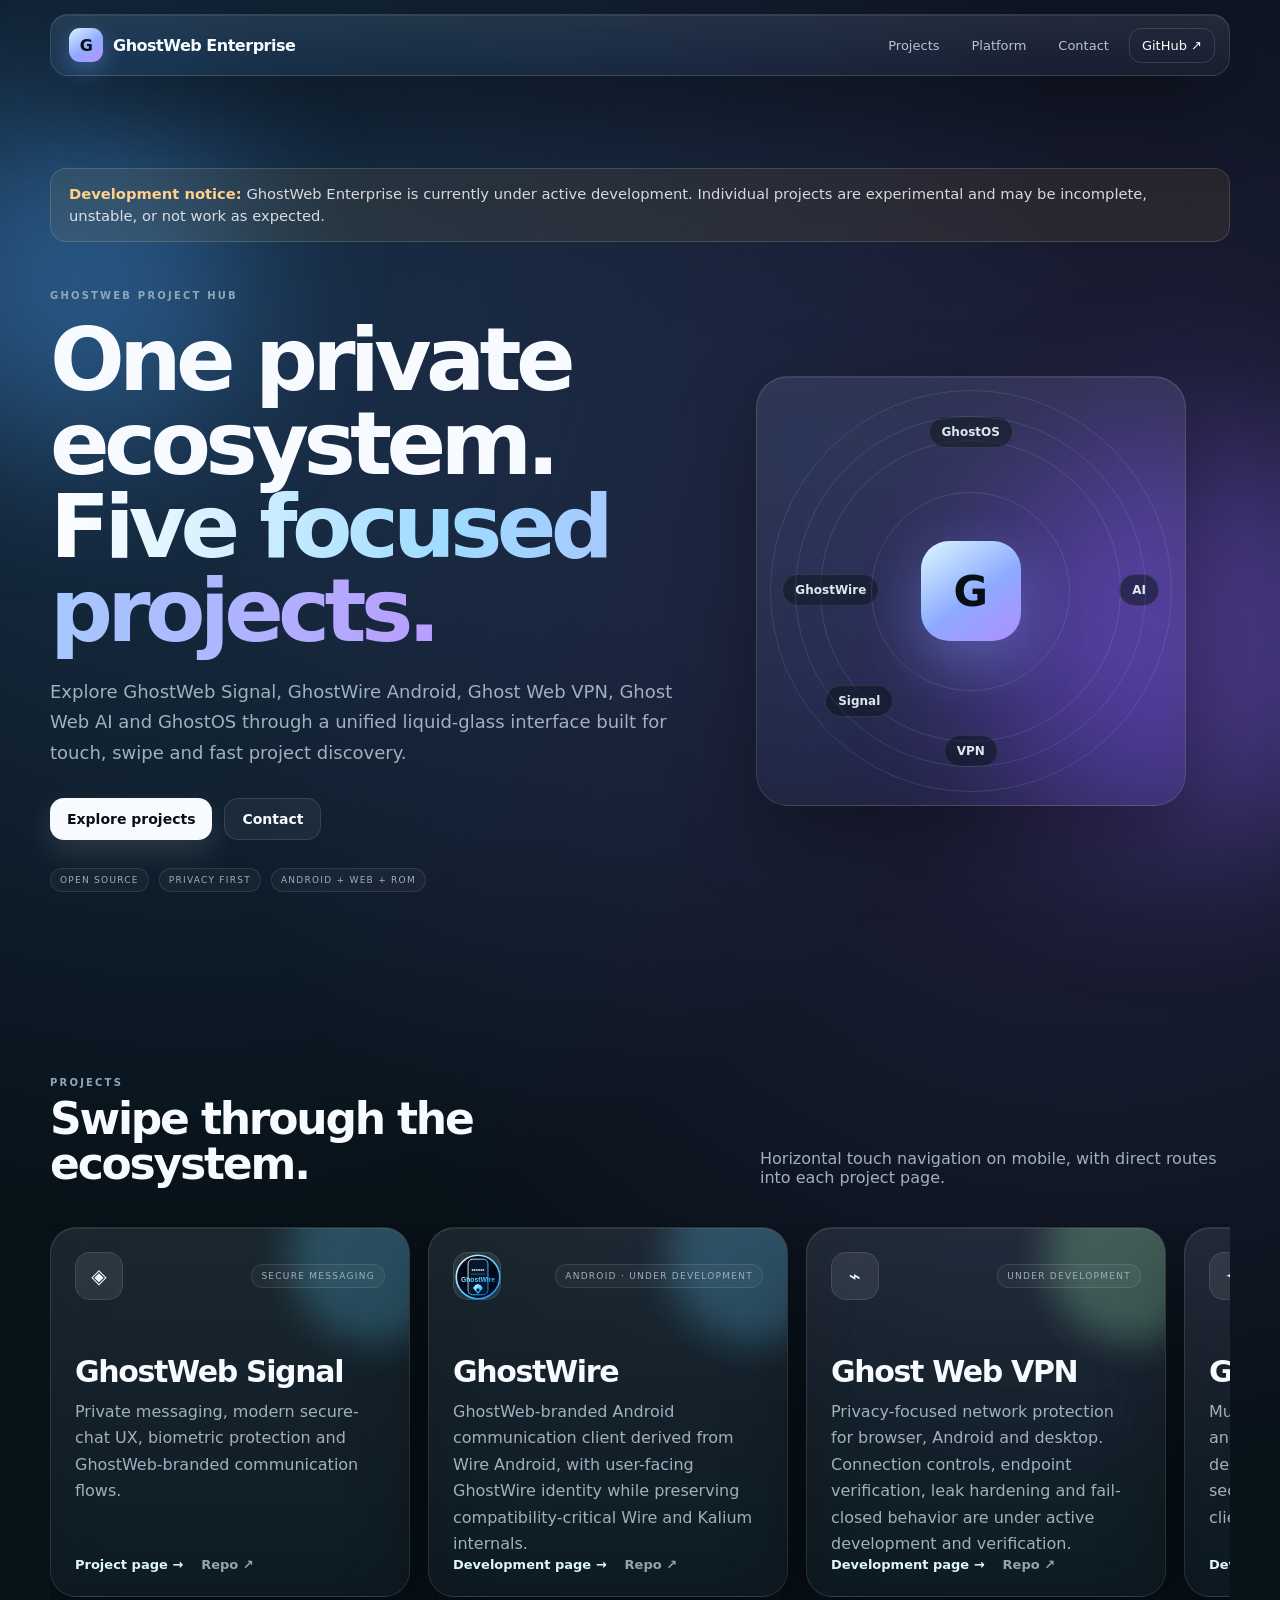
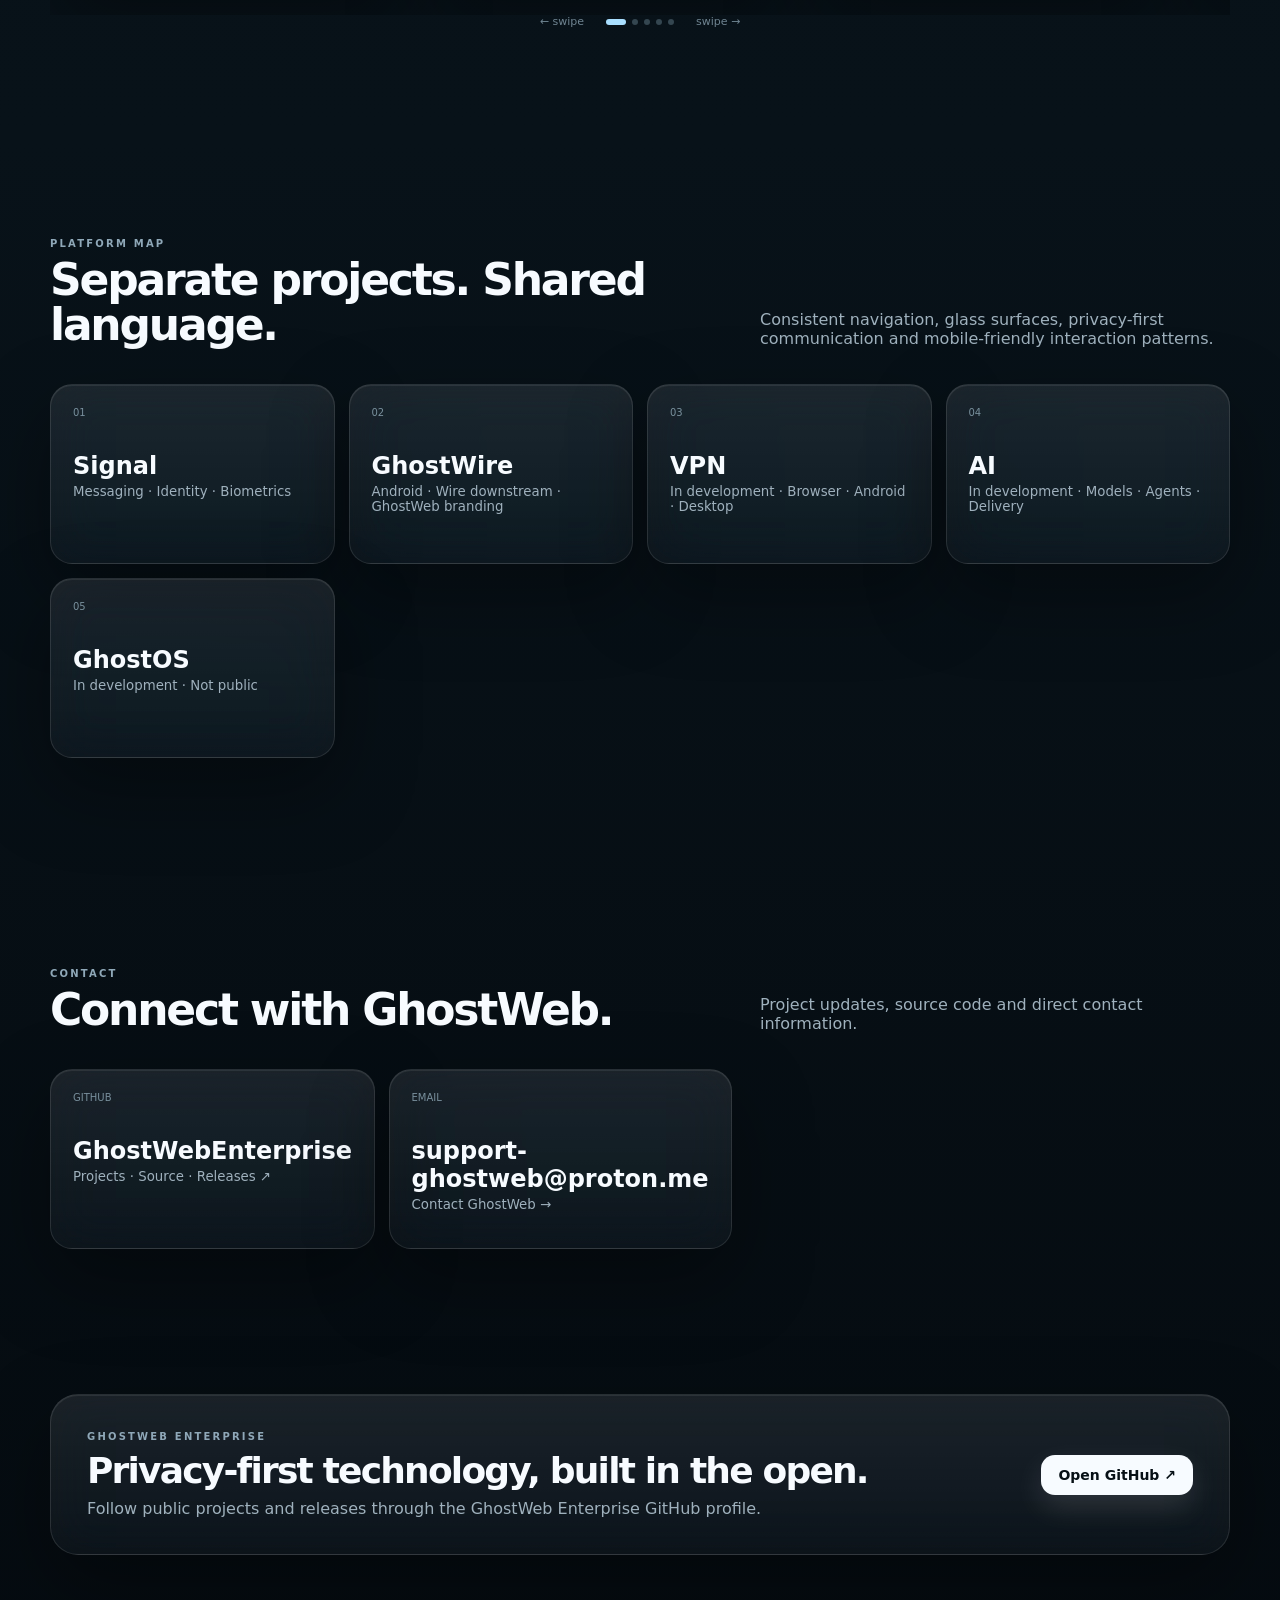
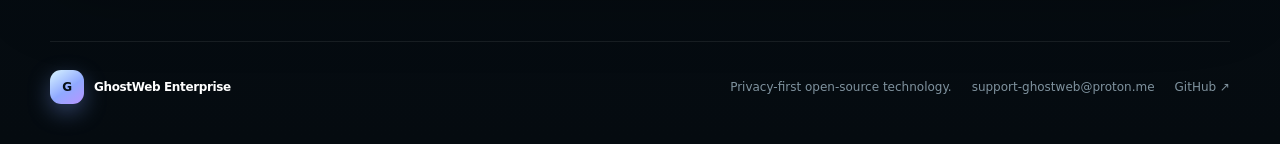
==== commit 0a32e395: "ui: add Signal to ecosystem orbit and use GhostWire logo" ====
--- a/index.html
+++ b/index.html
@@ -11,12 +11,12 @@
 <main id="top"><div class="development-notice" role="status"><strong>Development notice:</strong> GhostWeb Enterprise is currently under active development. Individual projects are experimental and may be incomplete, unstable, or not work as expected.</div>
 <section class="hero shell">
 <div class="hero-copy"><div class="eyebrow">GHOSTWEB PROJECT HUB</div><h1>One private ecosystem.<br><span>Five focused projects.</span></h1><p>Explore GhostWeb Signal, GhostWire Android, Ghost Web VPN, Ghost Web AI and GhostOS through a unified liquid-glass interface built for touch, swipe and fast project discovery.</p><div class="actions"><a class="button primary" href="#projects">Explore projects</a><a class="button glass-button" href="#contact">Contact</a></div><div class="hero-meta"><span>OPEN SOURCE</span><span>PRIVACY FIRST</span><span>ANDROID + WEB + ROM</span></div></div>
-<div class="hero-orbit glass-card"><div class="orbital-icon">G</div><div class="orbit-label top">GhostOS</div><div class="orbit-label right">AI</div><div class="orbit-label bottom">VPN</div><div class="orbit-label left">Wire</div><div class="pulse one"></div><div class="pulse two"></div></div>
+<div class="hero-orbit glass-card"><div class="orbital-icon">G</div><div class="orbit-label top">GhostOS</div><div class="orbit-label right">AI</div><div class="orbit-label bottom">VPN</div><div class="orbit-label left">GhostWire</div><div class="orbit-label" style="top:72%;left:16%;">Signal</div><div class="pulse one"></div><div class="pulse two"></div></div>
 </section>
 <section id="projects" class="section shell"><div class="section-head"><div><div class="eyebrow">PROJECTS</div><h2>Swipe through the ecosystem.</h2></div><p>Horizontal touch navigation on mobile, with direct routes into each project page.</p></div>
 <div class="project-rail" data-swipe>
 <article class="project-card glass-card signal"><div class="project-top"><span class="project-icon">◈</span><span class="chip">SECURE MESSAGING</span></div><h3>GhostWeb Signal</h3><p>Private messaging, modern secure-chat UX, biometric protection and GhostWeb-branded communication flows.</p><div class="project-links"><a href="signal.html">Project page →</a><a href="https://github.com/GhostWebEnterprise/ghostweb.signal">Repo ↗</a></div></article>
-<article class="project-card glass-card signal"><div class="project-top"><span class="project-icon">G</span><span class="chip">ANDROID · UNDER DEVELOPMENT</span></div><h3>GhostWire</h3><p>GhostWeb-branded Android communication client derived from Wire Android, with user-facing GhostWire identity while preserving compatibility-critical Wire and Kalium internals.</p><div class="project-links"><a href="ghostwire.html">Development page →</a><a href="https://github.com/GhostWebEnterprise/ghostwire-android">Repo ↗</a></div></article>
+<article class="project-card glass-card signal"><div class="project-top"><span class="project-icon"><img src="assets/ghostwire-logo.svg" alt="GhostWire" style="width:48px;height:48px;object-fit:contain"></span><span class="chip">ANDROID · UNDER DEVELOPMENT</span></div><h3>GhostWire</h3><p>GhostWeb-branded Android communication client derived from Wire Android, with user-facing GhostWire identity while preserving compatibility-critical Wire and Kalium internals.</p><div class="project-links"><a href="ghostwire.html">Development page →</a><a href="https://github.com/GhostWebEnterprise/ghostwire-android">Repo ↗</a></div></article>
 <article class="project-card glass-card vpn"><div class="project-top"><span class="project-icon">⌁</span><span class="chip">UNDER DEVELOPMENT</span></div><h3>Ghost Web VPN</h3><p>Privacy-focused network protection for browser, Android and desktop. Connection controls, endpoint verification, leak hardening and fail-closed behavior are under active development and verification.</p><div class="project-links"><a href="vpn.html">Development page →</a><a href="https://github.com/GhostWebEnterprise/ghost-web-vpn">Repo ↗</a></div></article>
 <article class="project-card glass-card ai"><div class="project-top"><span class="project-icon">✦</span><span class="chip">UNDER DEVELOPMENT</span></div><h3>Ghost Web AI</h3><p>Multi-model AI, coordinated agents and repository-aware software delivery. Provider routing, automation, security gates and cross-platform clients are under active development.</p><div class="project-links"><a href="ai.html">Development page →</a><a href="https://github.com/GhostWebEnterprise/ghost-web-ai">Repo ↗</a></div></article>
 <article class="project-card glass-card os"><div class="project-top"><span class="project-icon">⬡</span><span class="chip">IN DEVELOPMENT · NOT PUBLIC</span></div><h3>GhostOS</h3><p>A privacy-first Android ROM currently under development. GhostOS is not publicly available yet.</p><div class="project-links"><a href="ghostos.html">Development page →</a></div></article>
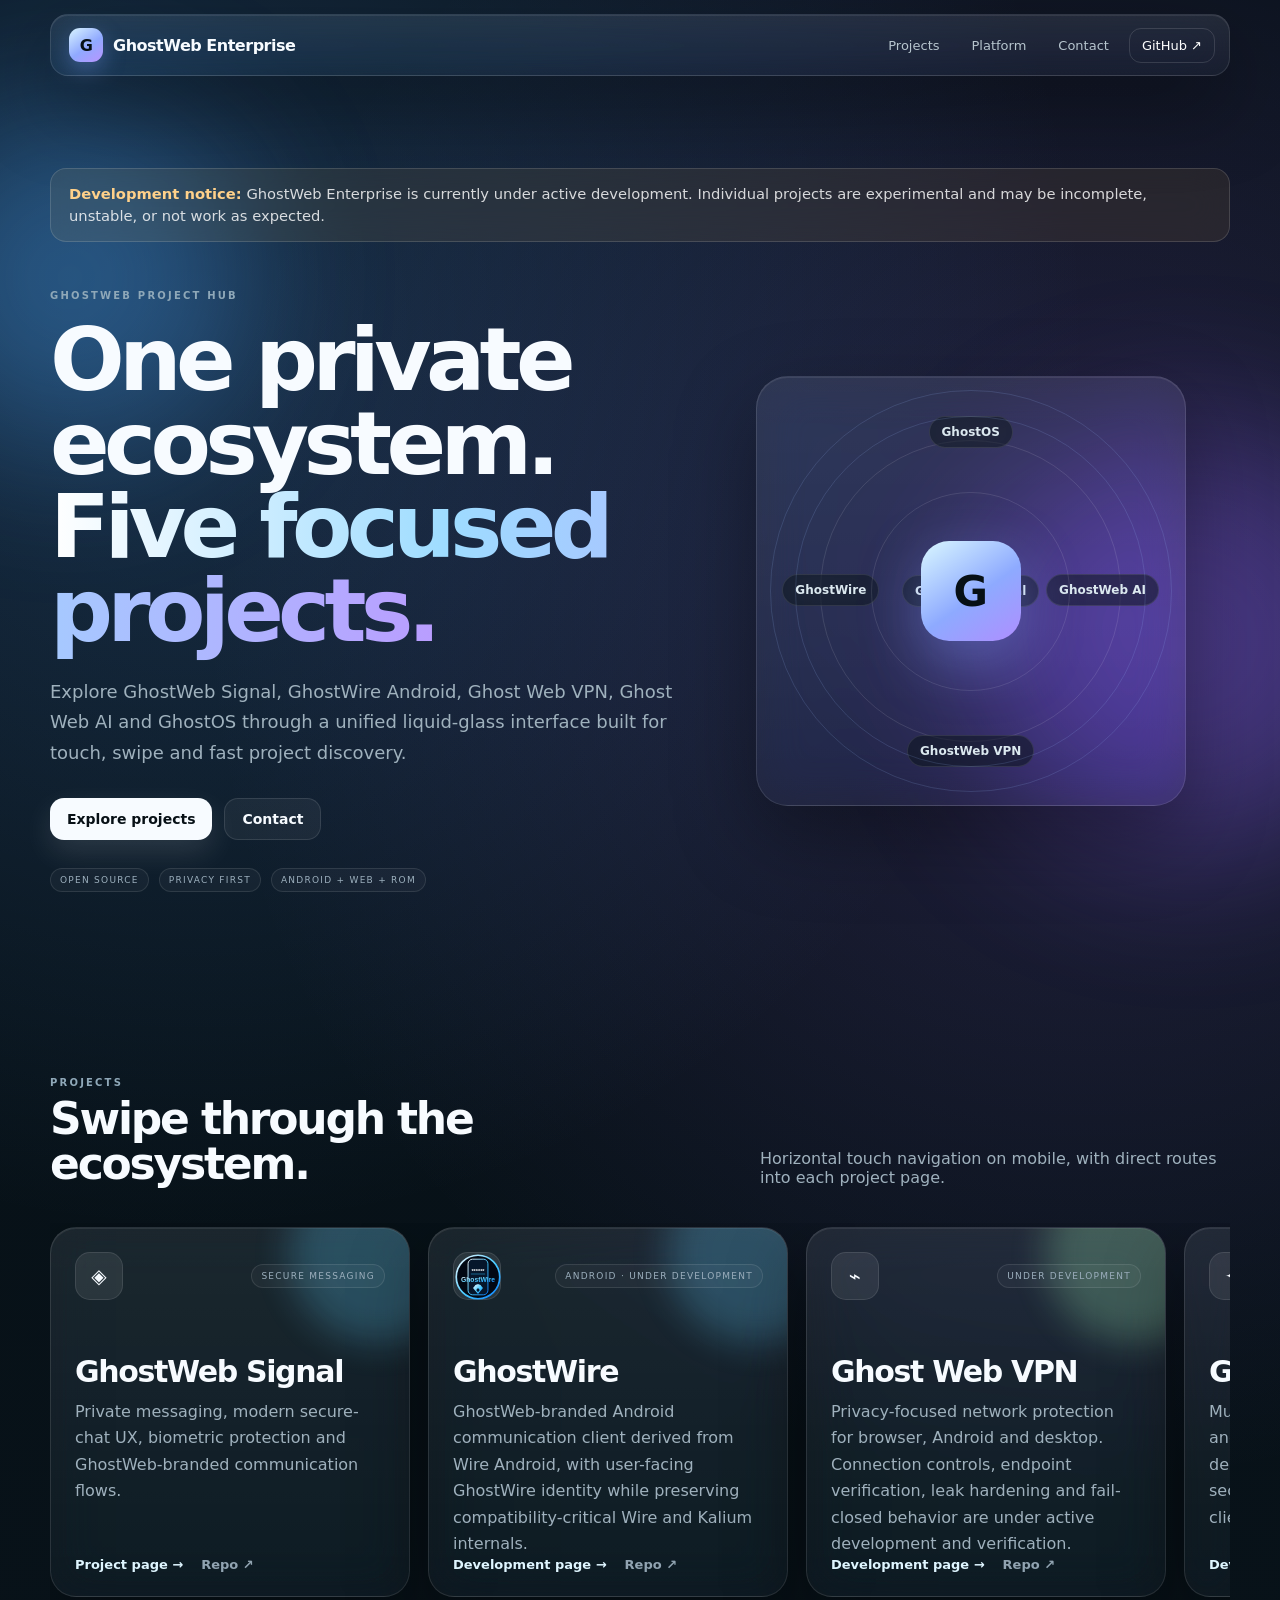
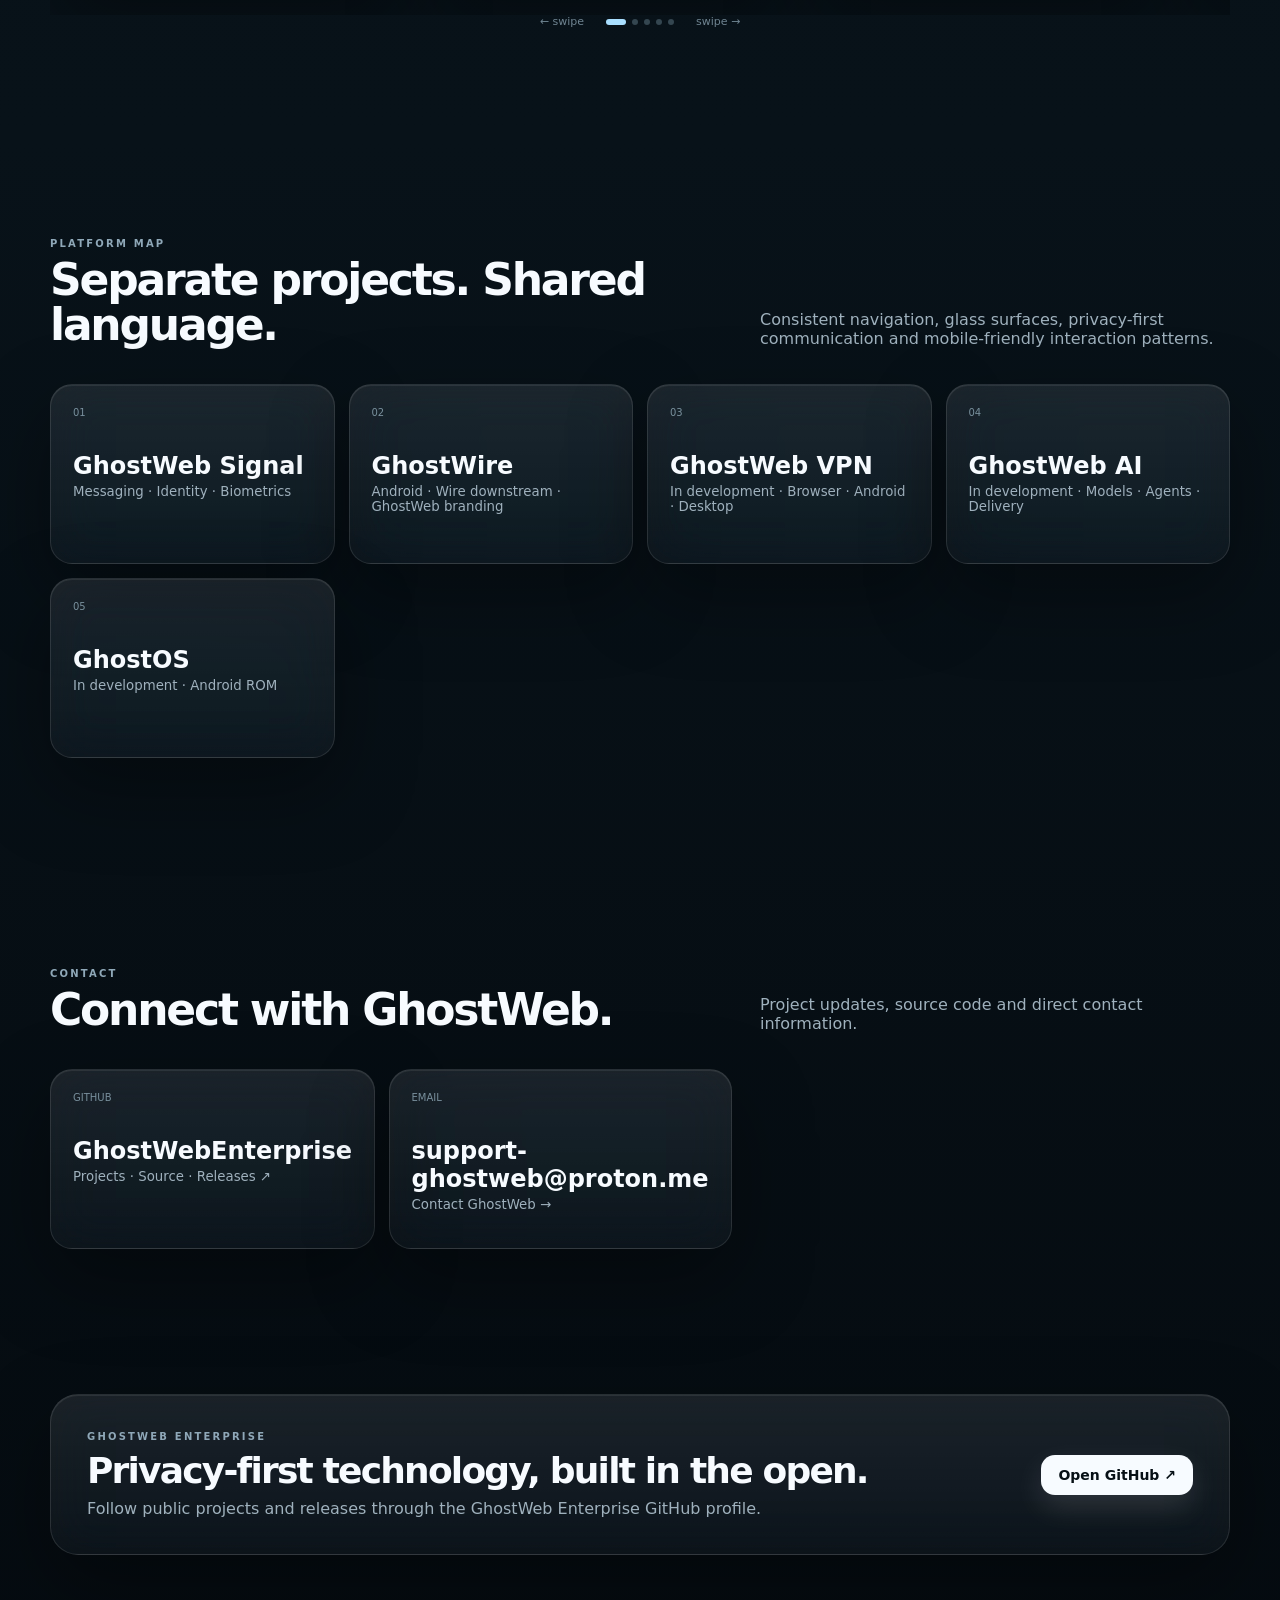
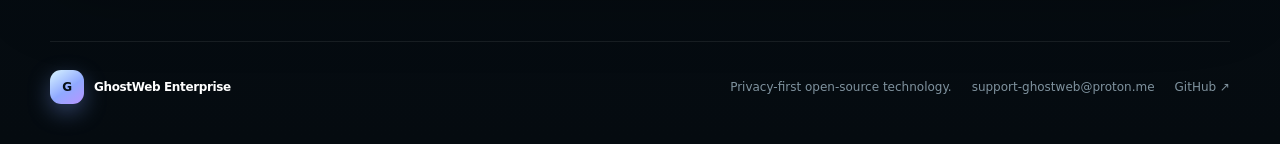
==== commit 83d2c35a: "ui: standardize ecosystem orbit labels" ====
--- a/index.html
+++ b/index.html
@@ -11,7 +11,7 @@
 <main id="top"><div class="development-notice" role="status"><strong>Development notice:</strong> GhostWeb Enterprise is currently under active development. Individual projects are experimental and may be incomplete, unstable, or not work as expected.</div>
 <section class="hero shell">
 <div class="hero-copy"><div class="eyebrow">GHOSTWEB PROJECT HUB</div><h1>One private ecosystem.<br><span>Five focused projects.</span></h1><p>Explore GhostWeb Signal, GhostWire Android, Ghost Web VPN, Ghost Web AI and GhostOS through a unified liquid-glass interface built for touch, swipe and fast project discovery.</p><div class="actions"><a class="button primary" href="#projects">Explore projects</a><a class="button glass-button" href="#contact">Contact</a></div><div class="hero-meta"><span>OPEN SOURCE</span><span>PRIVACY FIRST</span><span>ANDROID + WEB + ROM</span></div></div>
-<div class="hero-orbit glass-card"><div class="orbital-icon">G</div><div class="orbit-label top">GhostOS</div><div class="orbit-label right">AI</div><div class="orbit-label bottom">VPN</div><div class="orbit-label left">GhostWire</div><div class="orbit-label" style="top:72%;left:16%;">Signal</div><div class="pulse one"></div><div class="pulse two"></div></div>
+<div class="hero-orbit glass-card" aria-label="GhostWeb ecosystem"><div class="orbital-icon">G</div><div class="orbit-label top"><span class="orbit-single">GhostOS</span></div><div class="orbit-label right"><span class="orbit-single">GhostWeb AI</span></div><div class="orbit-label bottom"><span class="orbit-single">GhostWeb VPN</span></div><div class="orbit-label left"><span class="orbit-single">GhostWire</span></div><div class="orbit-label signal-orbit"><span class="orbit-brand">GhostWeb</span><span class="orbit-sub">Signal</span></div><div class="pulse one"></div><div class="pulse two"></div></div>
 </section>
 <section id="projects" class="section shell"><div class="section-head"><div><div class="eyebrow">PROJECTS</div><h2>Swipe through the ecosystem.</h2></div><p>Horizontal touch navigation on mobile, with direct routes into each project page.</p></div>
 <div class="project-rail" data-swipe>
@@ -19,12 +19,12 @@
 <article class="project-card glass-card signal"><div class="project-top"><span class="project-icon"><img src="assets/ghostwire-logo.svg" alt="GhostWire" style="width:48px;height:48px;object-fit:contain"></span><span class="chip">ANDROID · UNDER DEVELOPMENT</span></div><h3>GhostWire</h3><p>GhostWeb-branded Android communication client derived from Wire Android, with user-facing GhostWire identity while preserving compatibility-critical Wire and Kalium internals.</p><div class="project-links"><a href="ghostwire.html">Development page →</a><a href="https://github.com/GhostWebEnterprise/ghostwire-android">Repo ↗</a></div></article>
 <article class="project-card glass-card vpn"><div class="project-top"><span class="project-icon">⌁</span><span class="chip">UNDER DEVELOPMENT</span></div><h3>Ghost Web VPN</h3><p>Privacy-focused network protection for browser, Android and desktop. Connection controls, endpoint verification, leak hardening and fail-closed behavior are under active development and verification.</p><div class="project-links"><a href="vpn.html">Development page →</a><a href="https://github.com/GhostWebEnterprise/ghost-web-vpn">Repo ↗</a></div></article>
 <article class="project-card glass-card ai"><div class="project-top"><span class="project-icon">✦</span><span class="chip">UNDER DEVELOPMENT</span></div><h3>Ghost Web AI</h3><p>Multi-model AI, coordinated agents and repository-aware software delivery. Provider routing, automation, security gates and cross-platform clients are under active development.</p><div class="project-links"><a href="ai.html">Development page →</a><a href="https://github.com/GhostWebEnterprise/ghost-web-ai">Repo ↗</a></div></article>
-<article class="project-card glass-card os"><div class="project-top"><span class="project-icon">⬡</span><span class="chip">IN DEVELOPMENT · NOT PUBLIC</span></div><h3>GhostOS</h3><p>A privacy-first Android ROM currently under development. GhostOS is not publicly available yet.</p><div class="project-links"><a href="ghostos.html">Development page →</a></div></article>
+<article class="project-card glass-card os"><div class="project-top"><span class="project-icon">⬡</span><span class="chip">IN DEVELOPMENT</span></div><h3>GhostOS</h3><p>A privacy-first Android ROM currently under development.</p><div class="project-links"><a href="ghostos.html">Development page →</a><a href="https://github.com/GhostWebEnterprise/GhostOS">Repo ↗</a></div></article>
 </div>
 <div class="rail-hint"><span>← swipe</span><span class="dots"><i class="active"></i><i></i><i></i><i></i><i></i></span><span>swipe →</span></div>
 </section>
 <section id="platform" class="section shell"><div class="section-head"><div><div class="eyebrow">PLATFORM MAP</div><h2>Separate projects. Shared language.</h2></div><p>Consistent navigation, glass surfaces, privacy-first communication and mobile-friendly interaction patterns.</p></div>
-<div class="platform-grid"><a class="platform-tile glass-card" href="signal.html"><span>01</span><b>Signal</b><small>Messaging · Identity · Biometrics</small></a><a class="platform-tile glass-card" href="ghostwire.html"><span>02</span><b>GhostWire</b><small>Android · Wire downstream · GhostWeb branding</small></a><a class="platform-tile glass-card" href="vpn.html"><span>03</span><b>VPN</b><small>In development · Browser · Android · Desktop</small></a><a class="platform-tile glass-card" href="ai.html"><span>04</span><b>AI</b><small>In development · Models · Agents · Delivery</small></a><a class="platform-tile glass-card" href="ghostos.html"><span>05</span><b>GhostOS</b><small>In development · Not public</small></a></div>
+<div class="platform-grid"><a class="platform-tile glass-card" href="signal.html"><span>01</span><b>GhostWeb Signal</b><small>Messaging · Identity · Biometrics</small></a><a class="platform-tile glass-card" href="ghostwire.html"><span>02</span><b>GhostWire</b><small>Android · Wire downstream · GhostWeb branding</small></a><a class="platform-tile glass-card" href="vpn.html"><span>03</span><b>GhostWeb VPN</b><small>In development · Browser · Android · Desktop</small></a><a class="platform-tile glass-card" href="ai.html"><span>04</span><b>GhostWeb AI</b><small>In development · Models · Agents · Delivery</small></a><a class="platform-tile glass-card" href="ghostos.html"><span>05</span><b>GhostOS</b><small>In development · Android ROM</small></a></div>
 </section>
 <section id="contact" class="section shell"><div class="section-head"><div><div class="eyebrow">CONTACT</div><h2>Connect with GhostWeb.</h2></div><p>Project updates, source code and direct contact information.</p></div><div class="platform-grid"><a class="platform-tile glass-card" href="https://github.com/GhostWebEnterprise"><span>GITHUB</span><b>GhostWebEnterprise</b><small>Projects · Source · Releases ↗</small></a><a class="platform-tile glass-card" href="mailto:support-ghostweb@proton.me"><span>EMAIL</span><b>support-ghostweb@proton.me</b><small>Contact GhostWeb →</small></a></div></section>
 <section class="cta glass-card shell"><div><div class="eyebrow">GHOSTWEB ENTERPRISE</div><h2>Privacy-first technology, built in the open.</h2><p>Follow public projects and releases through the GhostWeb Enterprise GitHub profile.</p></div><a class="button primary" href="https://github.com/GhostWebEnterprise">Open GitHub ↗</a></section>
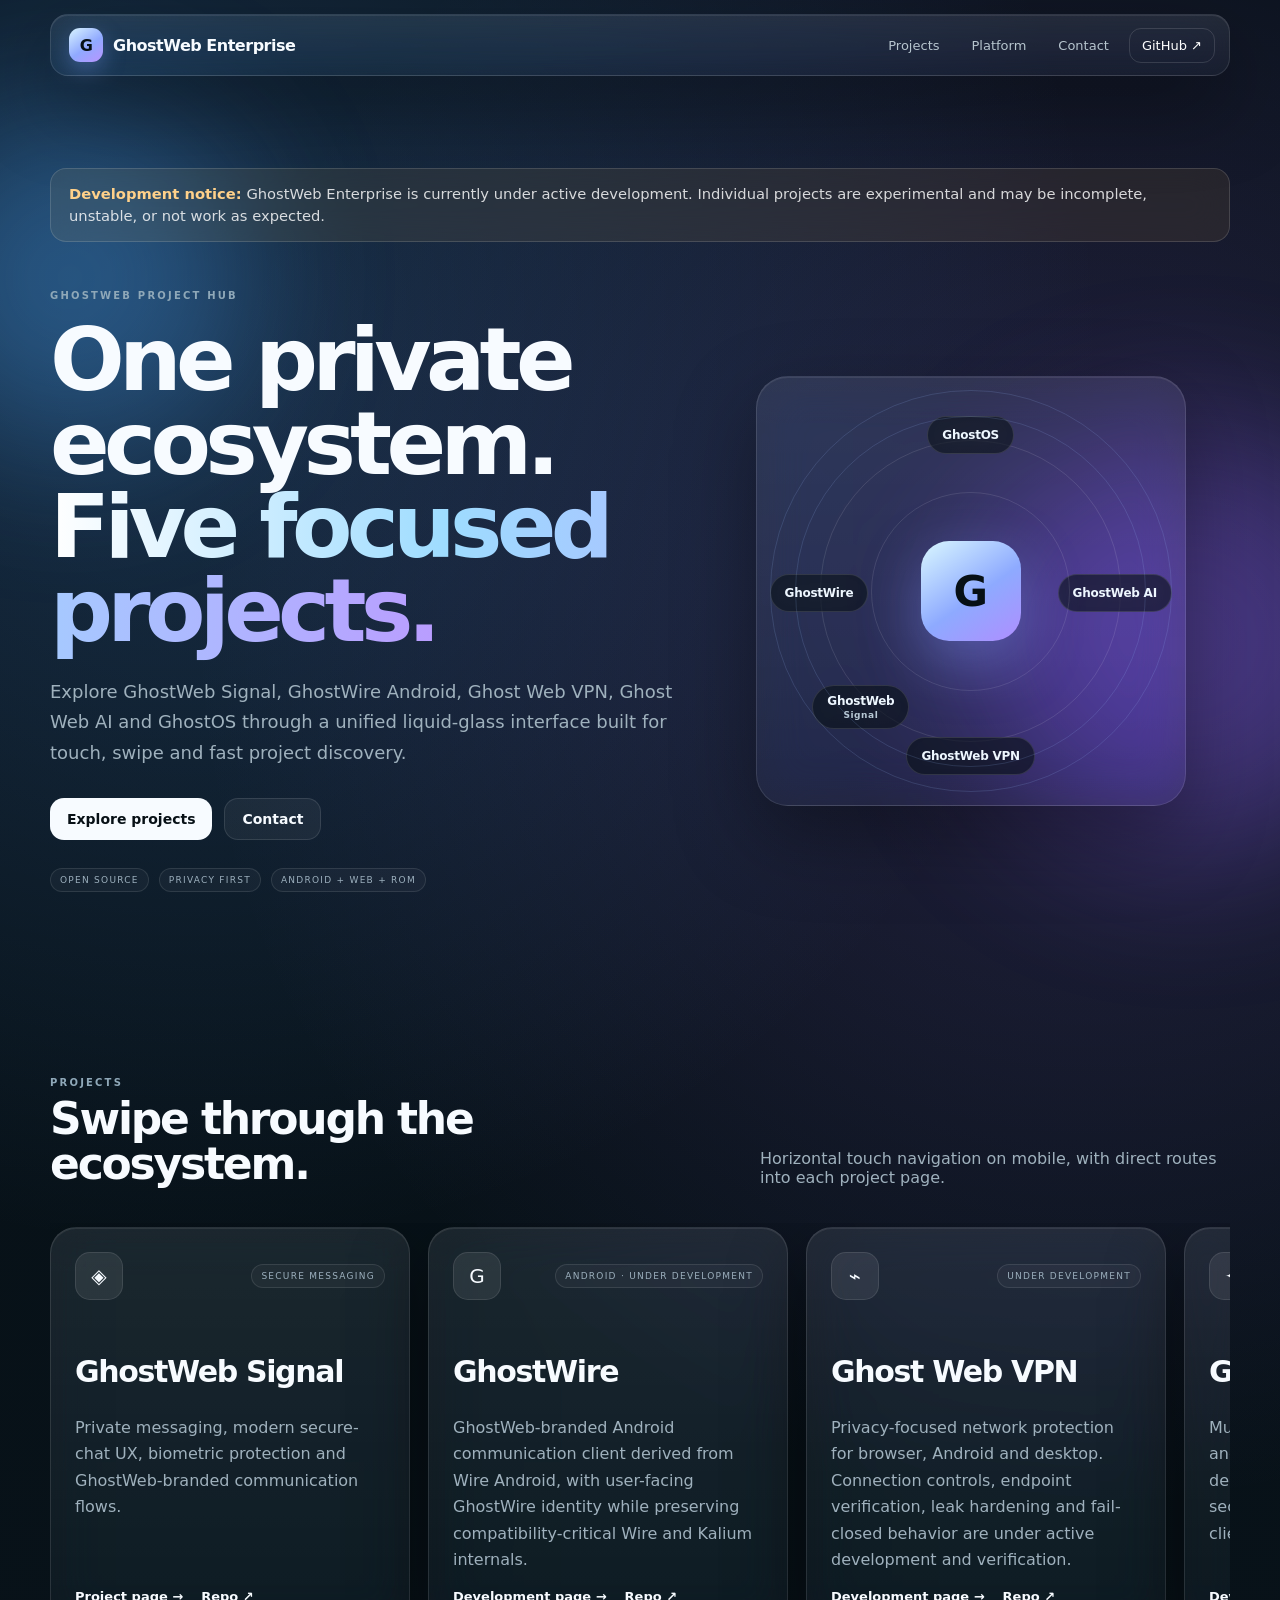
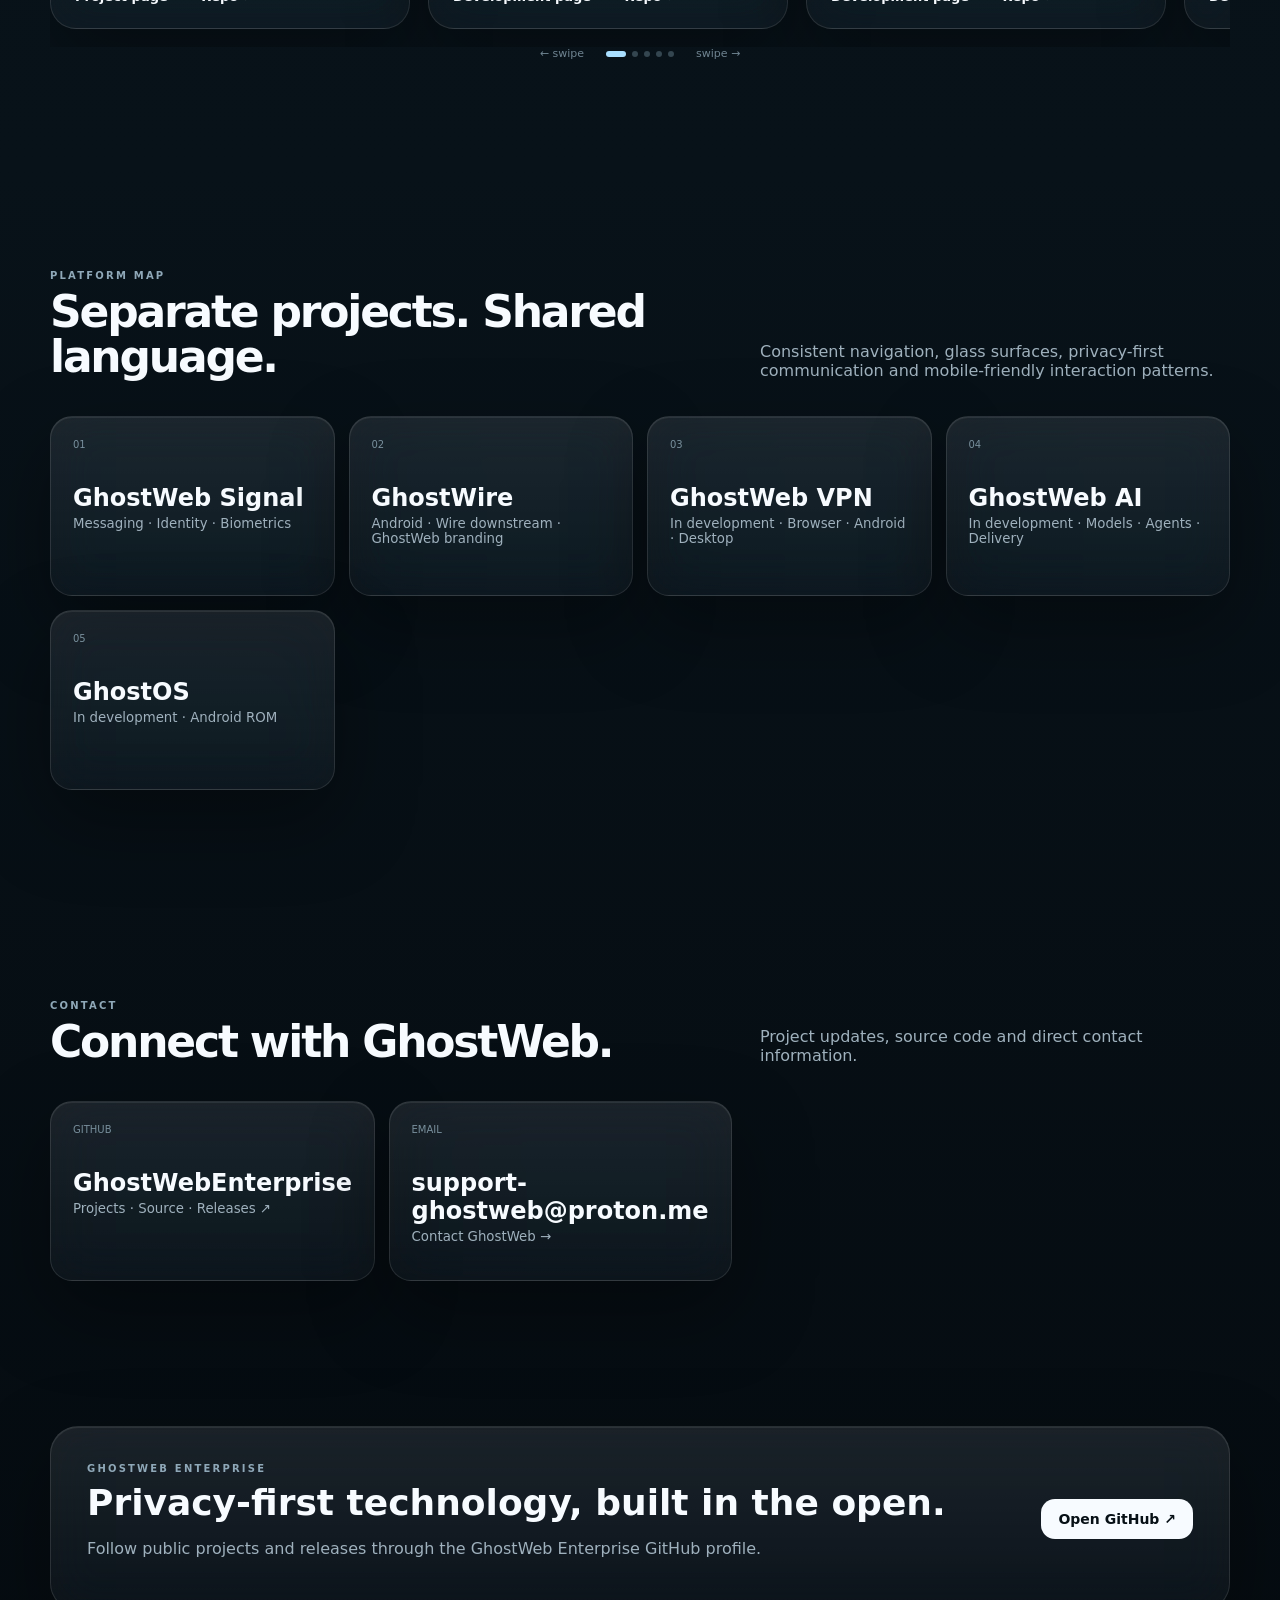
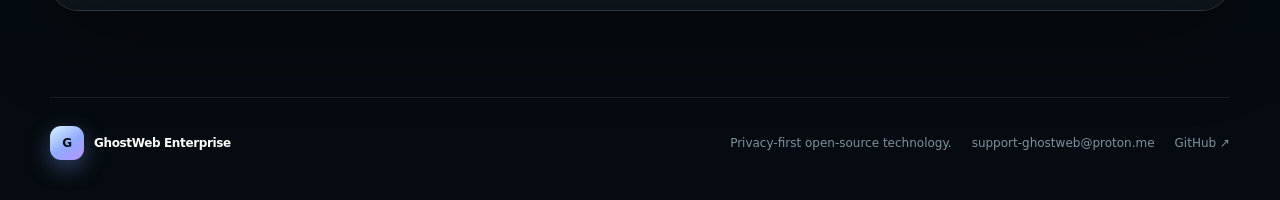
==== commit 72762c92: "ui: restore simple project symbols on hub" ====
--- a/index.html
+++ b/index.html
@@ -16,7 +16,7 @@
 <section id="projects" class="section shell"><div class="section-head"><div><div class="eyebrow">PROJECTS</div><h2>Swipe through the ecosystem.</h2></div><p>Horizontal touch navigation on mobile, with direct routes into each project page.</p></div>
 <div class="project-rail" data-swipe>
 <article class="project-card glass-card signal"><div class="project-top"><span class="project-icon">◈</span><span class="chip">SECURE MESSAGING</span></div><h3>GhostWeb Signal</h3><p>Private messaging, modern secure-chat UX, biometric protection and GhostWeb-branded communication flows.</p><div class="project-links"><a href="signal.html">Project page →</a><a href="https://github.com/GhostWebEnterprise/ghostweb.signal">Repo ↗</a></div></article>
-<article class="project-card glass-card signal"><div class="project-top"><span class="project-icon"><img src="assets/ghostwire-logo.svg" alt="GhostWire" style="width:48px;height:48px;object-fit:contain"></span><span class="chip">ANDROID · UNDER DEVELOPMENT</span></div><h3>GhostWire</h3><p>GhostWeb-branded Android communication client derived from Wire Android, with user-facing GhostWire identity while preserving compatibility-critical Wire and Kalium internals.</p><div class="project-links"><a href="ghostwire.html">Development page →</a><a href="https://github.com/GhostWebEnterprise/ghostwire-android">Repo ↗</a></div></article>
+<article class="project-card glass-card signal"><div class="project-top"><span class="project-icon">G</span><span class="chip">ANDROID · UNDER DEVELOPMENT</span></div><h3>GhostWire</h3><p>GhostWeb-branded Android communication client derived from Wire Android, with user-facing GhostWire identity while preserving compatibility-critical Wire and Kalium internals.</p><div class="project-links"><a href="ghostwire.html">Development page →</a><a href="https://github.com/GhostWebEnterprise/ghostwire-android">Repo ↗</a></div></article>
 <article class="project-card glass-card vpn"><div class="project-top"><span class="project-icon">⌁</span><span class="chip">UNDER DEVELOPMENT</span></div><h3>Ghost Web VPN</h3><p>Privacy-focused network protection for browser, Android and desktop. Connection controls, endpoint verification, leak hardening and fail-closed behavior are under active development and verification.</p><div class="project-links"><a href="vpn.html">Development page →</a><a href="https://github.com/GhostWebEnterprise/ghost-web-vpn">Repo ↗</a></div></article>
 <article class="project-card glass-card ai"><div class="project-top"><span class="project-icon">✦</span><span class="chip">UNDER DEVELOPMENT</span></div><h3>Ghost Web AI</h3><p>Multi-model AI, coordinated agents and repository-aware software delivery. Provider routing, automation, security gates and cross-platform clients are under active development.</p><div class="project-links"><a href="ai.html">Development page →</a><a href="https://github.com/GhostWebEnterprise/ghost-web-ai">Repo ↗</a></div></article>
 <article class="project-card glass-card os"><div class="project-top"><span class="project-icon">⬡</span><span class="chip">IN DEVELOPMENT</span></div><h3>GhostOS</h3><p>A privacy-first Android ROM currently under development.</p><div class="project-links"><a href="ghostos.html">Development page →</a><a href="https://github.com/GhostWebEnterprise/GhostOS">Repo ↗</a></div></article>
--- a/styles.css
+++ b/styles.css
@@ -1,4 +1 @@
-:root{--bg:#061016;--panel:rgba(13,24,32,.52);--panel-strong:rgba(18,31,41,.72);--line:rgba(255,255,255,.11);--text:#f7fbff;--muted:#9fb1bd;--cyan:#8be7ff;--blue:#78a9ff;--violet:#ab8cff;--green:#8ce7c1;--shadow:0 30px 80px rgba(0,0,0,.35)}*{box-sizing:border-box}html{scroll-behavior:smooth}body{margin:0;background:radial-gradient(circle at 15% 10%,rgba(91,160,255,.22),transparent 28%),radial-gradient(circle at 85% 18%,rgba(168,111,255,.18),transparent 30%),linear-gradient(180deg,#061016,#081219 52%,#050b10);color:var(--text);font-family:Inter,ui-sans-serif,system-ui,-apple-system,BlinkMacSystemFont,"Segoe UI",sans-serif;min-height:100vh;overflow-x:hidden}a{color:inherit;text-decoration:none}.shell{width:min(1180px,calc(100% - 36px));margin-inline:auto}.ambient{position:fixed;inset:auto;pointer-events:none;filter:blur(80px);opacity:.35;z-index:-1}.ambient-a{width:340px;height:340px;border-radius:50%;background:#4aa9ff;top:12%;left:-100px}.ambient-b{width:420px;height:420px;border-radius:50%;background:#8e63ff;right:-120px;top:48%}.glass,.glass-card{background:linear-gradient(180deg,rgba(255,255,255,.09),rgba(255,255,255,.035));border:1px solid var(--line);box-shadow:inset 0 1px 0 rgba(255,255,255,.08),var(--shadow);backdrop-filter:blur(24px) saturate(140%);-webkit-backdrop-filter:blur(24px) saturate(140%)}.nav{position:sticky;top:14px;z-index:50;width:min(1180px,calc(100% - 28px));margin:14px auto 0;border-radius:18px;min-height:62px;padding:10px 14px 10px 18px;display:flex;align-items:center;justify-content:space-between}.brand{display:flex;align-items:center;gap:10px;font-weight:800;letter-spacing:-.03em}.mark{width:34px;height:34px;display:grid;place-items:center;border-radius:11px;background:linear-gradient(145deg,#d9f5ff,#90a9ff 55%,#b895ff);color:#071016;font-weight:900;box-shadow:0 8px 22px rgba(126,164,255,.35)}nav{display:flex;align-items:center;gap:8px}nav a{font-size:13px;color:#b7c5ce;padding:9px 12px;border-radius:12px}nav a:hover{background:rgba(255,255,255,.06);color:#fff}.nav-cta{border:1px solid rgba(255,255,255,.13);color:#fff}.hero{min-height:720px;padding:104px 0 80px;display:grid;grid-template-columns:1.15fr .85fr;gap:64px;align-items:center}.eyebrow{font-size:10px;letter-spacing:.22em;font-weight:800;color:#8fa8b8}.hero h1{font-size:clamp(56px,7vw,88px);line-height:.95;letter-spacing:-.065em;margin:17px 0 24px}.hero h1 span{background:linear-gradient(90deg,#fff,#9edcff 42%,#b99dff);-webkit-background-clip:text;background-clip:text;color:transparent}.hero-copy>p{max-width:650px;color:var(--muted);font-size:18px;line-height:1.7}.actions{display:flex;gap:12px;margin-top:30px}.button{display:inline-flex;align-items:center;justify-content:center;padding:12px 17px;border-radius:14px;font-size:14px;font-weight:800}.primary{background:#f7fbff;color:#071016;box-shadow:0 12px 30px rgba(255,255,255,.12)}.glass-button{border:1px solid var(--line);background:rgba(255,255,255,.05)}.hero-meta{display:flex;flex-wrap:wrap;gap:10px;margin-top:28px}.hero-meta span,.chip{font-size:9px;letter-spacing:.14em;color:#9db0be;border:1px solid rgba(255,255,255,.1);padding:6px 9px;border-radius:999px;background:rgba(255,255,255,.035)}.hero-orbit{width:min(430px,100%);aspect-ratio:1;border-radius:32px;position:relative;display:grid;place-items:center;overflow:hidden}.hero-orbit:before,.hero-orbit:after{content:"";position:absolute;border:1px solid rgba(255,255,255,.11);border-radius:50%}.hero-orbit:before{width:70%;height:70%}.hero-orbit:after{width:46%;height:46%}.orbital-icon{width:100px;height:100px;display:grid;place-items:center;border-radius:28px;background:linear-gradient(145deg,#daf8ff,#8eaaff 55%,#af8eff);color:#071016;font-size:42px;font-weight:900;box-shadow:0 20px 60px rgba(128,154,255,.4);z-index:2}.orbit-label{position:absolute;font-size:12px;font-weight:800;color:#dbe8ef;padding:8px 12px;border-radius:999px;background:rgba(7,16,22,.52);border:1px solid rgba(255,255,255,.1);backdrop-filter:blur(14px)}.orbit-label.top{top:9%}.orbit-label.right{right:6%;top:46%}.orbit-label.bottom{bottom:9%}.orbit-label.left{left:6%;top:46%}.pulse{position:absolute;border-radius:50%;border:1px solid rgba(153,191,255,.16);animation:pulse 5s ease-in-out infinite}.pulse.one{width:82%;height:82%}.pulse.two{width:94%;height:94%;animation-delay:1.4s}@keyframes pulse{50%{transform:scale(1.04);opacity:.45}}.section{padding:105px 0}.section-head{display:flex;justify-content:space-between;align-items:end;gap:44px;margin-bottom:36px}.section-head h2{font-size:44px;letter-spacing:-.05em;line-height:1.02;margin:9px 0 0}.section-head p{max-width:470px;color:var(--muted);margin:0}.project-rail{display:flex;gap:18px;overflow-x:auto;scroll-snap-type:x mandatory;padding:4px 2px 18px;scrollbar-width:none}.project-rail::-webkit-scrollbar{display:none}.project-card{min-width:min(360px,86vw);min-height:360px;border-radius:26px;padding:24px;scroll-snap-align:start;display:flex;flex-direction:column;position:relative;overflow:hidden;transition:transform .25s ease,border-color .25s ease}.project-card:hover{transform:translateY(-5px);border-color:rgba(255,255,255,.2)}.project-card:after{content:"";position:absolute;width:180px;height:180px;border-radius:50%;right:-60px;top:-65px;filter:blur(18px);opacity:.24}.project-card.signal:after{background:#62d3ff}.project-card.vpn:after{background:#a7ffbd}.project-card.ai:after{background:#b286ff}.project-card.os:after{background:#8fb6ff}.project-top{display:flex;align-items:center;justify-content:space-between;position:relative;z-index:1}.project-icon{width:48px;height:48px;display:grid;place-items:center;border-radius:15px;background:rgba(255,255,255,.08);border:1px solid rgba(255,255,255,.1);font-size:20px}.project-card h3{font-size:30px;letter-spacing:-.045em;margin:54px 0 10px}.project-card p{color:var(--muted);line-height:1.65;margin:0}.project-links{margin-top:auto;display:flex;gap:18px;font-size:13px;font-weight:800}.project-links a:first-child{color:#dff6ff}.project-links a:last-child{color:#91a4b1}.rail-hint{display:flex;justify-content:center;gap:22px;align-items:center;color:#6f8491;font-size:11px}.dots{display:flex;gap:6px}.dots i{width:6px;height:6px;border-radius:999px;background:#344650}.dots i.active{width:20px;background:#a9dfff}.design-switch{display:inline-flex;gap:5px;padding:5px;border-radius:16px;margin-bottom:16px}.design-switch button{border:0;color:#9db0bc;background:transparent;padding:10px 14px;border-radius:11px;font:inherit;font-size:13px;cursor:pointer}.design-switch button.active{background:rgba(255,255,255,.09);color:#fff}.design-stage{min-height:500px;border-radius:30px;padding:26px;overflow:hidden}.design-view{display:none;height:448px}.design-view.active{display:flex}.design-view[data-panel="aurora"]{gap:18px}.mini-sidebar{width:180px;border-radius:20px;background:rgba(255,255,255,.045);border:1px solid rgba(255,255,255,.08);padding:18px;display:flex;flex-direction:column;gap:14px}.mini-sidebar b{font-size:18px;margin-bottom:12px}.mini-sidebar span{font-size:12px;color:#8da0ab;padding:8px;border-radius:10px}.mini-sidebar span:nth-child(2){background:rgba(255,255,255,.07);color:#fff}.mini-main{flex:1;display:flex;flex-direction:column;gap:18px}.mini-hero{flex:1;border-radius:22px;padding:26px;background:radial-gradient(circle at 78% 20%,rgba(136,109,255,.32),transparent 34%),linear-gradient(145deg,rgba(56,112,149,.35),rgba(255,255,255,.03));border:1px solid rgba(255,255,255,.09);display:flex;flex-direction:column;justify-content:flex-end}.mini-hero span{color:#9eb1bc;font-size:12px}.mini-hero b{font-size:38px;letter-spacing:-.05em}.mini-grid{display:grid;grid-template-columns:repeat(3,1fr);gap:14px}.mini-grid i{height:110px;border-radius:18px;background:rgba(255,255,255,.045);border:1px solid rgba(255,255,255,.08)}.design-view[data-panel="stack"]{align-items:center;justify-content:center;position:relative}.stack-card{position:absolute;width:min(560px,78%);height:260px;border-radius:28px;padding:28px;border:1px solid rgba(255,255,255,.12);box-shadow:0 25px 70px rgba(0,0,0,.3);display:flex;flex-direction:column;justify-content:flex-end}.stack-card span{font-size:10px;letter-spacing:.18em;color:#aebdc6}.stack-card b{font-size:32px;margin-top:7px}.s1{transform:translate(-70px,44px) rotate(-5deg);background:linear-gradient(145deg,rgba(74,176,224,.34),rgba(17,29,37,.82))}.s2{transform:translate(0,0);z-index:2;background:linear-gradient(145deg,rgba(130,113,255,.32),rgba(17,29,37,.88))}.s3{transform:translate(70px,-44px) rotate(5deg);background:linear-gradient(145deg,rgba(83,208,167,.28),rgba(17,29,37,.84))}.design-view[data-panel="focus"]{align-items:center;justify-content:center;gap:24px}.focus-nav{width:72px;height:300px;border-radius:24px;background:rgba(255,255,255,.045);border:1px solid rgba(255,255,255,.08);display:flex;flex-direction:column;align-items:center;gap:18px;padding-top:22px}.focus-nav i{width:28px;height:28px;border-radius:10px;background:rgba(255,255,255,.08)}.focus-phone{width:min(640px,80%);height:330px;border-radius:34px;background:radial-gradient(circle at 80% 18%,rgba(108,153,255,.26),transparent 34%),rgba(255,255,255,.045);border:1px solid rgba(255,255,255,.1);padding:30px;display:flex;flex-direction:column;justify-content:flex-end}.focus-phone span{font-size:12px;color:#9baeb9}.focus-phone b{font-size:38px;letter-spacing:-.05em}.focus-carousel{display:flex;gap:10px;margin-top:20px}.focus-carousel i{height:54px;flex:1;border-radius:14px;background:rgba(255,255,255,.07)}.platform-grid{display:grid;grid-template-columns:repeat(4,1fr);gap:14px}.platform-tile{min-height:180px;border-radius:22px;padding:22px;display:flex;flex-direction:column}.platform-tile span{font-size:10px;color:#79909d}.platform-tile b{font-size:24px;margin-top:34px}.platform-tile small{color:var(--muted);margin-top:4px}.cta{margin-top:40px;margin-bottom:86px;border-radius:28px;padding:36px;display:flex;align-items:center;justify-content:space-between;gap:28px}.cta h2{font-size:36px;letter-spacing:-.05em;margin:8px 0}.cta p{color:var(--muted);margin:0;max-width:680px}footer{padding:28px 0 40px;border-top:1px solid rgba(255,255,255,.08);display:flex;align-items:center;gap:20px;color:#7f929e;font-size:12px}footer .brand{margin-right:auto;color:#fff}@media(max-width:900px){nav a:not(.nav-cta){display:none}.hero{grid-template-columns:1fr;padding-top:76px}.hero-orbit{width:min(430px,92vw);margin:auto;order:-1}.section-head{display:block}.section-head p{margin-top:16px}.platform-grid{grid-template-columns:repeat(2,1fr)}.design-view[data-panel="aurora"]{flex-direction:column}.mini-sidebar{width:100%;height:auto;flex-direction:row;overflow:auto}.mini-sidebar b{margin:0 16px 0 0}.mini-main{min-height:320px}.design-stage{min-height:560px}.design-view{height:505px}.cta{display:block}.cta .button{margin-top:22px}}@media(max-width:620px){.shell{width:min(100% - 24px,1180px)}.nav{top:8px;margin-top:8px}.brand span:last-child{font-size:13px}.hero{min-height:auto;padding:58px 0 52px}.hero h1{font-size:48px}.hero-copy>p{font-size:16px}.actions{flex-direction:column}.button{width:100%}.hero-meta{gap:7px}.hero-orbit{border-radius:24px}.section{padding:74px 0}.section-head h2{font-size:36px}.project-card{min-height:340px}.design-switch{width:100%;overflow:auto}.design-switch button{white-space:nowrap}.design-stage{padding:14px;min-height:470px}.design-view{height:430px}.mini-sidebar{display:none}.mini-hero b,.focus-phone b{font-size:28px}.mini-grid{grid-template-columns:1fr}.mini-grid i:nth-child(n+2){display:none}.focus-nav{display:none}.focus-phone{width:100%;height:100%}.stack-card{width:85%;height:230px}.s1{transform:translate(-28px,34px) rotate(-4deg)}.s3{transform:translate(28px,-34px) rotate(4deg)}.platform-grid{grid-template-columns:1fr}.cta{padding:26px}.cta h2{font-size:30px}footer{flex-wrap:wrap}footer .brand{width:100%}}
-
-/* Global project development notice */
-.development-notice{max-width:1180px;margin:92px auto -56px;padding:14px 18px;border:1px solid rgba(255,255,255,.14);border-radius:16px;background:rgba(255,184,77,.08);backdrop-filter:blur(18px);-webkit-backdrop-filter:blur(18px);font-size:.92rem;line-height:1.5;color:rgba(255,255,255,.82)}.development-notice strong{color:#ffd18a}@media(max-width:760px){.development-notice{margin:78px 16px -42px;padding:12px 14px;font-size:.86rem}}
+:root{--bg:#061016;--panel:rgba(13,24,32,.52);--panel-strong:rgba(18,31,41,.72);--line:rgba(255,255,255,.11);--text:#f7fbff;--muted:#9fb1bd;--cyan:#8be7ff;--blue:#78a9ff;--violet:#ab8cff;--green:#8ce7c1;--shadow:0 30px 80px rgba(0,0,0,.35)}*{box-sizing:border-box}html{scroll-behavior:smooth}body{margin:0;background:radial-gradient(circle at 15% 10%,rgba(91,160,255,.22),transparent 28%),radial-gradient(circle at 85% 18%,rgba(168,111,255,.18),transparent 30%),linear-gradient(180deg,#061016,#081219 52%,#050b10);color:var(--text);font-family:Inter,ui-sans-serif,system-ui,-apple-system,BlinkMacSystemFont,"Segoe UI",sans-serif;min-height:100vh;overflow-x:hidden}a{color:inherit;text-decoration:none}.shell{width:min(1180px,calc(100% - 36px));margin-inline:auto}.ambient{position:fixed;inset:auto;pointer-events:none;filter:blur(80px);opacity:.35;z-index:-1}.ambient-a{width:340px;height:340px;border-radius:50%;background:#4aa9ff;top:12%;left:-100px}.ambient-b{width:420px;height:420px;border-radius:50%;background:#8e63ff;right:-120px;top:48%}.glass,.glass-card{background:linear-gradient(180deg,rgba(255,255,255,.09),rgba(255,255,255,.035));border:1px solid var(--line);box-shadow:inset 0 1px 0 rgba(255,255,255,.08),var(--shadow);backdrop-filter:blur(24px) saturate(140%);-webkit-backdrop-filter:blur(24px) saturate(140%)}.nav{position:sticky;top:14px;z-index:50;width:min(1180px,calc(100% - 28px));margin:14px auto 0;border-radius:18px;min-height:62px;padding:10px 14px 10px 18px;display:flex;align-items:center;justify-content:space-between}.brand{display:flex;align-items:center;gap:10px;font-weight:800;letter-spacing:-.03em}.mark{width:34px;height:34px;display:grid;place-items:center;border-radius:11px;background:linear-gradient(145deg,#d9f5ff,#90a9ff 55%,#b895ff);color:#071016;font-weight:900;box-shadow:0 8px 22px rgba(126,164,255,.35)}nav{display:flex;align-items:center;gap:8px}nav a{font-size:13px;color:#b7c5ce;padding:9px 12px;border-radius:12px}.nav-cta{border:1px solid rgba(255,255,255,.13);color:#fff}.hero{min-height:720px;padding:104px 0 80px;display:grid;grid-template-columns:1.15fr .85fr;gap:64px;align-items:center}.eyebrow{font-size:10px;letter-spacing:.22em;font-weight:800;color:#8fa8b8}.hero h1{font-size:clamp(56px,7vw,88px);line-height:.95;letter-spacing:-.065em;margin:17px 0 24px}.hero h1 span{background:linear-gradient(90deg,#fff,#9edcff 42%,#b99dff);-webkit-background-clip:text;background-clip:text;color:transparent}.hero-copy>p{max-width:650px;color:var(--muted);font-size:18px;line-height:1.7}.actions{display:flex;gap:12px;margin-top:30px}.button{display:inline-flex;align-items:center;justify-content:center;padding:12px 17px;border-radius:14px;font-size:14px;font-weight:800}.primary{background:#f7fbff;color:#071016}.glass-button{border:1px solid var(--line);background:rgba(255,255,255,.05)}.hero-meta{display:flex;flex-wrap:wrap;gap:10px;margin-top:28px}.hero-meta span,.chip{font-size:9px;letter-spacing:.14em;color:#9db0be;border:1px solid rgba(255,255,255,.1);padding:6px 9px;border-radius:999px;background:rgba(255,255,255,.035)}.hero-orbit{width:min(430px,100%);aspect-ratio:1;border-radius:32px;position:relative;display:grid;place-items:center;overflow:hidden}.hero-orbit:before,.hero-orbit:after{content:"";position:absolute;border:1px solid rgba(255,255,255,.11);border-radius:50%}.hero-orbit:before{width:70%;height:70%}.hero-orbit:after{width:46%;height:46%}.orbital-icon{width:100px;height:100px;display:grid;place-items:center;border-radius:28px;background:linear-gradient(145deg,#daf8ff,#8eaaff 55%,#af8eff);color:#071016;font-size:42px;font-weight:900;box-shadow:0 20px 60px rgba(128,154,255,.4);z-index:2}.orbit-label{position:absolute;display:flex;flex-direction:column;align-items:center;justify-content:center;min-height:38px;font-size:12px;font-weight:800;color:#eef7ff;padding:8px 14px;border-radius:999px;background:rgba(7,16,22,.62);border:1px solid rgba(255,255,255,.12);backdrop-filter:blur(16px);white-space:nowrap}.orbit-label.top{top:9%}.orbit-label.right{right:3%;top:46%}.orbit-label.bottom{bottom:7%}.orbit-label.left{left:3%;top:46%}.signal-orbit{top:72%;left:13%}.orbit-brand,.orbit-single{font-size:12px;font-weight:850;letter-spacing:-.02em}.orbit-sub{font-size:9px;font-weight:700;color:#b8c9d5;margin-top:2px;letter-spacing:.06em}.pulse{position:absolute;border-radius:50%;border:1px solid rgba(153,191,255,.16);animation:pulse 5s ease-in-out infinite}.pulse.one{width:82%;height:82%}.pulse.two{width:94%;height:94%;animation-delay:1.4s}@keyframes pulse{50%{transform:scale(1.04);opacity:.45}}.section{padding:105px 0}.section-head{display:flex;justify-content:space-between;align-items:end;gap:44px;margin-bottom:36px}.section-head h2{font-size:44px;letter-spacing:-.05em;line-height:1.02;margin:9px 0 0}.section-head p{max-width:470px;color:var(--muted);margin:0}.project-rail{display:flex;gap:18px;overflow-x:auto;scroll-snap-type:x mandatory;padding:4px 2px 18px;scrollbar-width:none}.project-rail::-webkit-scrollbar{display:none}.project-card{min-width:min(360px,86vw);min-height:360px;border-radius:26px;padding:24px;scroll-snap-align:start;display:flex;flex-direction:column}.project-top{display:flex;align-items:center;justify-content:space-between}.project-icon{width:48px;height:48px;display:grid;place-items:center;border-radius:15px;background:rgba(255,255,255,.08);border:1px solid rgba(255,255,255,.1);font-size:20px}.project-card h3{font-size:30px;letter-spacing:-.045em;margin:54px 0 10px}.project-card p{color:var(--muted);line-height:1.65}.project-links{margin-top:auto;display:flex;gap:18px;font-size:13px;font-weight:800}.rail-hint{display:flex;justify-content:center;gap:22px;align-items:center;color:#6f8491;font-size:11px}.dots{display:flex;gap:6px}.dots i{width:6px;height:6px;border-radius:999px;background:#344650}.dots i.active{width:20px;background:#a9dfff}.platform-grid{display:grid;grid-template-columns:repeat(4,1fr);gap:14px}.platform-tile{min-height:180px;border-radius:22px;padding:22px;display:flex;flex-direction:column}.platform-tile span{font-size:10px;color:#79909d}.platform-tile b{font-size:24px;margin-top:34px}.platform-tile small{color:var(--muted);margin-top:4px}.cta{margin-top:40px;margin-bottom:86px;border-radius:28px;padding:36px;display:flex;align-items:center;justify-content:space-between;gap:28px}.cta h2{font-size:36px;margin:8px 0}.cta p{color:var(--muted)}footer{padding:28px 0 40px;border-top:1px solid rgba(255,255,255,.08);display:flex;align-items:center;gap:20px;color:#7f929e;font-size:12px}footer .brand{margin-right:auto;color:#fff}.development-notice{max-width:1180px;margin:92px auto -56px;padding:14px 18px;border:1px solid rgba(255,255,255,.14);border-radius:16px;background:rgba(255,184,77,.08);backdrop-filter:blur(18px);font-size:.92rem;line-height:1.5;color:rgba(255,255,255,.82)}.development-notice strong{color:#ffd18a}@media(max-width:900px){nav a:not(.nav-cta){display:none}.hero{grid-template-columns:1fr;padding-top:76px}.hero-orbit{width:min(430px,92vw);margin:auto;order:-1}.section-head{display:block}.platform-grid{grid-template-columns:repeat(2,1fr)}}@media(max-width:620px){.shell{width:min(100% - 24px,1180px)}.nav{top:8px;margin-top:8px}.brand span:last-child{font-size:13px}.hero{min-height:auto;padding:58px 0 52px}.hero h1{font-size:48px}.hero-orbit{border-radius:24px}.orbit-label{padding:7px 10px;min-height:34px}.orbit-label.right{right:2%}.orbit-label.left{left:2%}.signal-orbit{left:10%;top:72%}.orbit-single,.orbit-brand{font-size:10px}.orbit-sub{font-size:8px}.section{padding:74px 0}.section-head h2{font-size:36px}.platform-grid{grid-template-columns:1fr}.development-notice{margin:78px 16px -42px;padding:12px 14px;font-size:.86rem}footer{flex-wrap:wrap}footer .brand{width:100%}}
